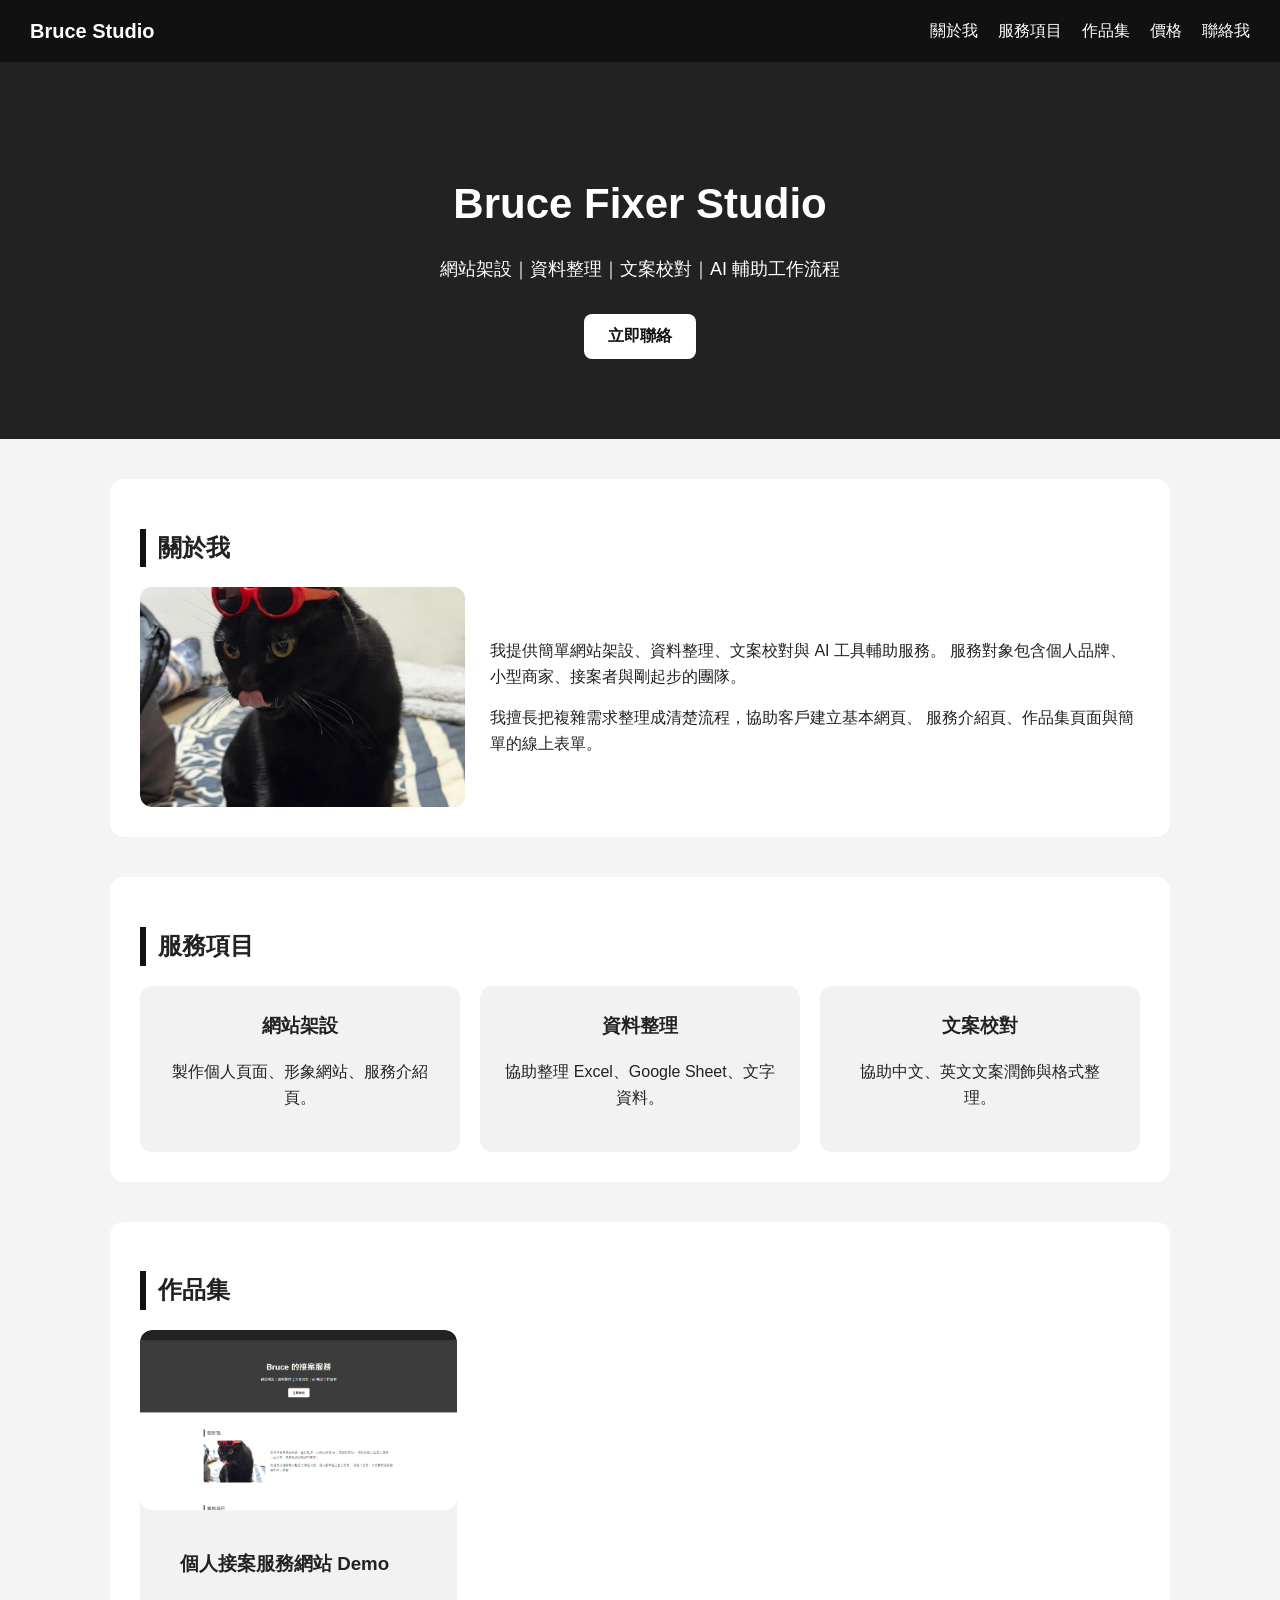
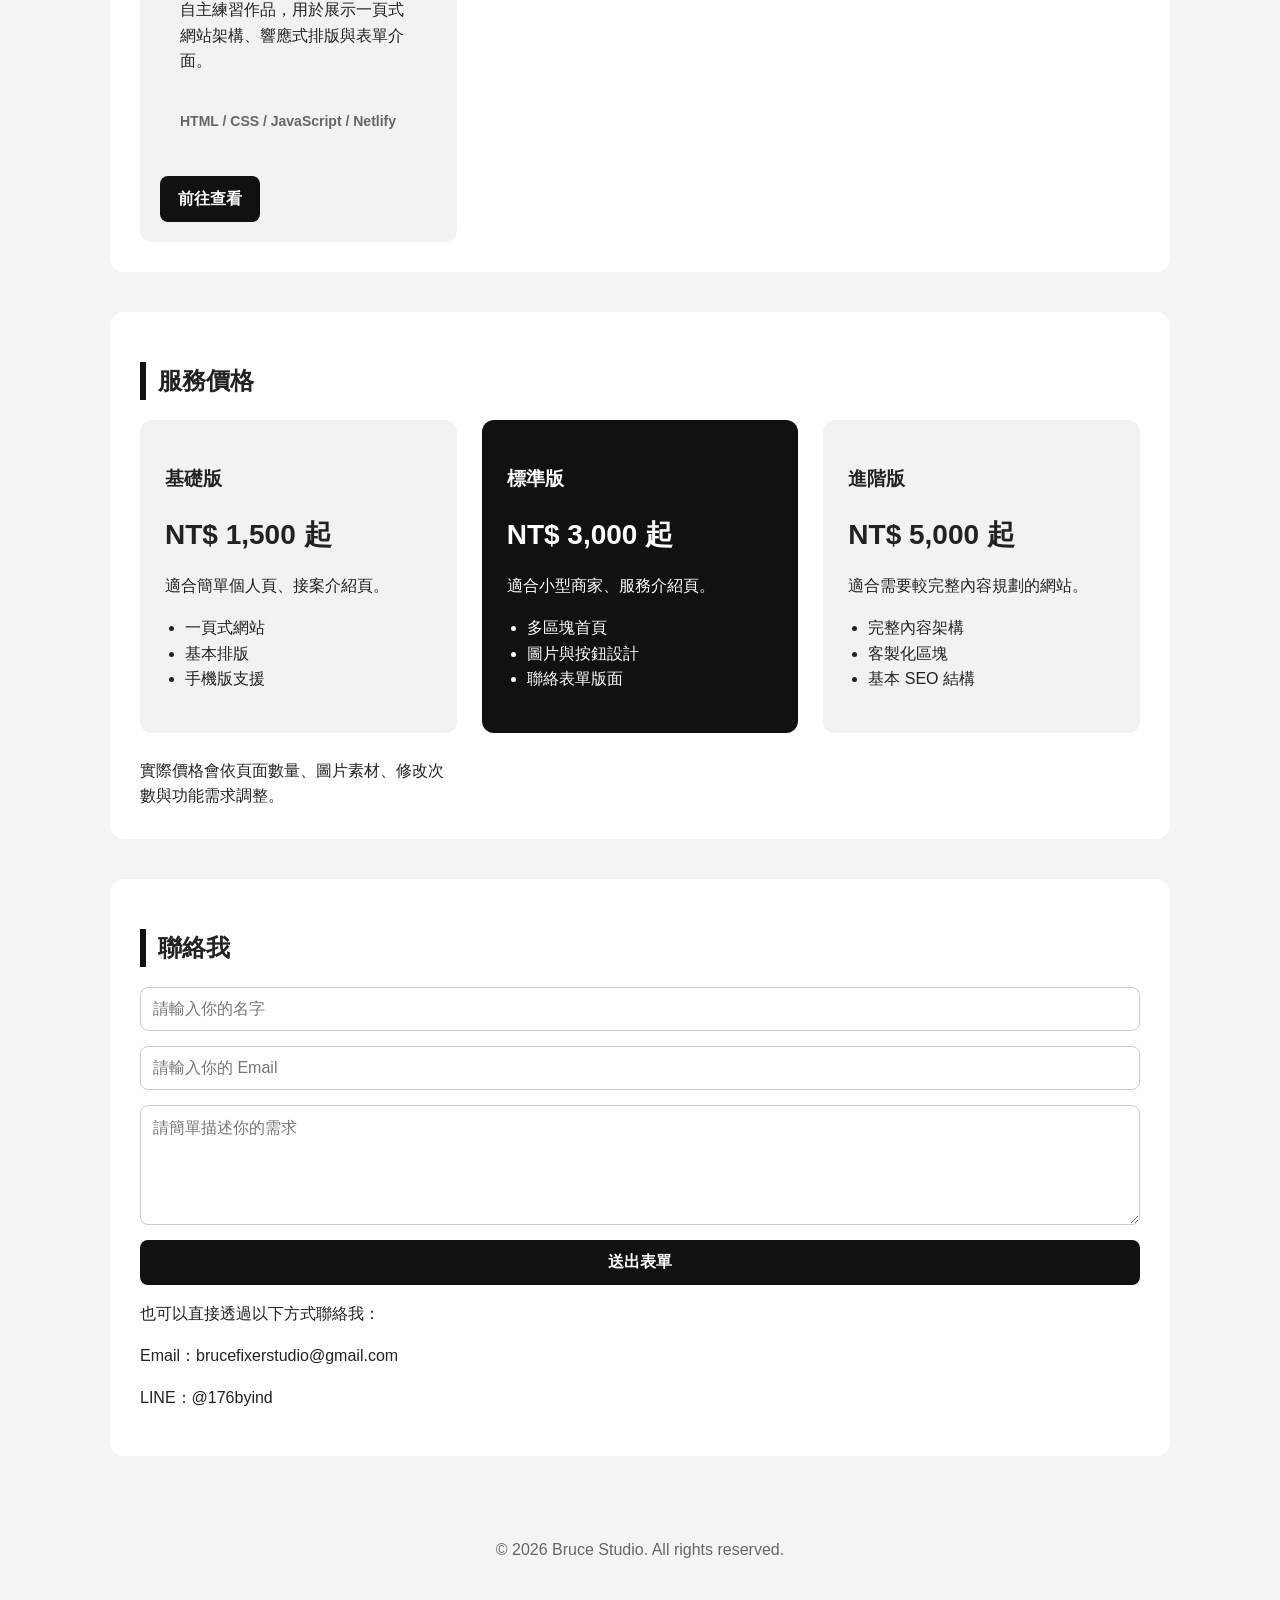
==== index.html @ 9c0fca9c "Update index.html" ====
<!DOCTYPE html>
<html lang="zh-Hant">
<head>
  <meta charset="UTF-8">
  <meta name="viewport" content="width=device-width, initial-scale=1.0">

  <title>Bruce Studio｜網站架設與 AI 工作流程輔助</title>

  <meta name="description" content="Bruce Studio 提供一頁式網站架設、資料整理、文案校對與 AI 工作流程輔助服務，適合個人品牌、小型商家與接案者。">

  <meta property="og:title" content="Bruce Studio｜網站架設與 AI 工作流程輔助">
  <meta property="og:description" content="提供一頁式網站架設、資料整理、文案校對與 AI 工具輔助服務。">
  <meta property="og:type" content="website">
  <meta property="og:url" content="https://sage-frangollo-83a7bd.netlify.app/">
  <meta property="og:image" content="https://sage-frangollo-83a7bd.netlify.app/images/portfolio-1.jpg">

  <link rel="stylesheet" href="style.css">
</head>
<body>

  <!-- 導覽列 -->
  <nav>
    <div class="logo">Bruce Studio</div>
    <ul>
      <li onclick="scrollToSection('about')">關於我</li>
      <li onclick="scrollToSection('services')">服務項目</li>
      <li onclick="scrollToSection('portfolio')">作品集</li>
      <li onclick="scrollToSection('pricing')">價格</li>
      <li onclick="scrollToSection('contact')">聯絡我</li>
    </ul>
  </nav>

  <!-- 首頁大標題 -->
  <header class="hero">
    <h1>Bruce Fixer Studio</h1>
    <p>網站架設｜資料整理｜文案校對｜AI 輔助工作流程</p>
    <button class="btn" onclick="scrollToSection('contact')">立即聯絡</button>
  </header>

  <!-- 關於我 -->
  <section id="about">
    <h2>關於我</h2>

    <div class="about">
      <div class="photo-box">
<img src="images/profile.jpg" alt="Bruce 的照片">
      </div>

      <div>
        <p>
          我提供簡單網站架設、資料整理、文案校對與 AI 工具輔助服務。
          服務對象包含個人品牌、小型商家、接案者與剛起步的團隊。
        </p>

        <p>
          我擅長把複雜需求整理成清楚流程，協助客戶建立基本網頁、
          服務介紹頁、作品集頁面與簡單的線上表單。
        </p>
      </div>
    </div>
  </section>

  <!-- 服務項目 -->
  <section id="services">
    <h2>服務項目</h2>

    <div class="services">
      <div class="card">
        <h3>網站架設</h3>
        <p>製作個人頁面、形象網站、服務介紹頁。</p>
      </div>

      <div class="card">
        <h3>資料整理</h3>
        <p>協助整理 Excel、Google Sheet、文字資料。</p>
      </div>

      <div class="card">
        <h3>文案校對</h3>
        <p>協助中文、英文文案潤飾與格式整理。</p>
      </div>
    </div>
  </section>
<!-- 作品集 -->
<section id="portfolio">
  <h2>作品集</h2>

  <div class="portfolio">
    <div class="portfolio-card">
      <img src="images/portfolio-1.jpg" alt="個人接案服務網站截圖">

      <div class="portfolio-content">
       <h3>個人接案服務網站 Demo</h3>
       <p>
         自主練習作品，用於展示一頁式網站架構、響應式排版與表單介面。
       </p>
        <p class="tech">HTML / CSS / JavaScript / Netlify</p>

        <a 
          href="bruce-fixerstudio.netlify.app/" 
          target="_blank" 
          class="portfolio-button"
        >
          前往查看
        </a>
      </div>
    </div>
  </div>
</section>
<!-- 服務價格 -->
<section id="pricing">
  <h2>服務價格</h2>

  <div class="pricing">
    <div class="price-card">
      <h3>基礎版</h3>
      <p class="price">NT$ 1,500 起</p>
      <p>適合簡單個人頁、接案介紹頁。</p>
      <ul>
        <li>一頁式網站</li>
        <li>基本排版</li>
        <li>手機版支援</li>
      </ul>
    </div>

    <div class="price-card highlight">
      <h3>標準版</h3>
      <p class="price">NT$ 3,000 起</p>
      <p>適合小型商家、服務介紹頁。</p>
      <ul>
        <li>多區塊首頁</li>
        <li>圖片與按鈕設計</li>
        <li>聯絡表單版面</li>
      </ul>
    </div>

    <div class="price-card">
      <h3>進階版</h3>
      <p class="price">NT$ 5,000 起</p>
      <p>適合需要較完整內容規劃的網站。</p>
      <ul>
        <li>完整內容架構</li>
        <li>客製化區塊</li>
        <li>基本 SEO 結構</li>
      </ul>
    </div>
實際價格會依頁面數量、圖片素材、修改次數與功能需求調整。
  </div>
</section>

  <!-- 聯絡表單 -->
  <section id="contact">
    <h2>聯絡我</h2>
  <form name="contact" method="POST" data-netlify="true" netlify-honeypot="bot-field" action="/thanks.html">
  <input type="hidden" name="form-name" value="contact">

  <p class="hidden">
    <label>
      不要填這個欄位：
      <input name="bot-field">
    </label>
  </p>

  <input type="text" name="name" id="name" placeholder="請輸入你的名字" required>
  <input type="email" name="email" id="email" placeholder="請輸入你的 Email" required>
  <textarea name="content" id="content" placeholder="請簡單描述你的需求" required></textarea>

  <button type="submit" class="btn btn-dark">送出表單</button>
</form>
<p>也可以直接透過以下方式聯絡我：</p>
<p>Email：brucefixerstudio@gmail.com</p>
<p>LINE：@176byind</p>

    <div id="formMessage" class="message"></div>
  </section>

  <footer>
    <p>© 2026 Bruce Studio. All rights reserved.</p>
  </footer>
<script src="script.js"></script>
 </body>
</html>
---- style.css ----
/* ===== 全站基礎設定 ===== */
    body {
      margin: 0;
      font-family: Arial, "Microsoft JhengHei", sans-serif;
      background-color: #f4f4f4;
      color: #222;
      line-height: 1.6;
    }

    a {
      text-decoration: none;
      color: inherit;
    }

    img {
      max-width: 100%;
      display: block;
      border-radius: 12px;
    }

    /* ===== 導覽列 ===== */
    nav {
      background-color: #111;
      color: white;
      padding: 15px 30px;
      display: flex;
      justify-content: space-between;
      align-items: center;
    }

    nav .logo {
      font-weight: bold;
      font-size: 20px;
    }

    nav ul {
      list-style: none;
      display: flex;
      gap: 20px;
      padding: 0;
      margin: 0;
    }

    nav li {
      cursor: pointer;
    }

    nav li:hover {
      color: #ccc;
    }

    /* ===== 首頁 Hero 區塊 ===== */
    .hero {
      background: #222;
      color: white;
      padding: 80px 20px;
      text-align: center;
    }

    .hero h1 {
      font-size: 42px;
      margin-bottom: 10px;
    }

    .hero p {
      font-size: 18px;
      margin-bottom: 30px;
    }

    .btn {
      background-color: white;
      color: #111;
      padding: 12px 24px;
      border: none;
      border-radius: 8px;
      font-size: 16px;
      cursor: pointer;
      font-weight: bold;
    }

    .btn:hover {
      background-color: #ddd;
    }

    .btn-dark {
      background-color: #111;
      color: white;
    }

    .btn-dark:hover {
      background-color: #444;
    }

    /* ===== 通用區塊 ===== */
    section {
      max-width: 1000px;
      margin: 40px auto;
      padding: 30px;
      background-color: white;
      border-radius: 14px;
    }

    section h2 {
      border-left: 6px solid #111;
      padding-left: 12px;
      margin-bottom: 20px;
    }

    /* ===== 關於我 ===== */
    .about {
      display: grid;
      grid-template-columns: 1fr 2fr;
      gap: 25px;
      align-items: center;
    }

   .photo-box {
  background-color: #ddd;
  width: 100%;
  height: 220px;
  border-radius: 12px;
  overflow: hidden;
}

.photo-box img {
  width: 100%;
  height: 100%;
  object-fit: cover;
}

    /* ===== 服務卡片 ===== */
    .services {
      display: grid;
      grid-template-columns: repeat(3, 1fr);
      gap: 20px;
    }

    .card {
      background-color: #f2f2f2;
      padding: 25px;
      border-radius: 12px;
      text-align: center;
      transition: 0.2s;
    }

    .card:hover {
      transform: translateY(-5px);
      background-color: #e6e6e6;
    }

    .card h3 {
      margin-top: 0;
    }

    /* ===== 表單 ===== */
    form {
      display: grid;
      gap: 15px;
    }

    input,
    textarea {
      width: 100%;
      padding: 12px;
      font-size: 16px;
      border: 1px solid #ccc;
      border-radius: 8px;
      box-sizing: border-box;
    }

    textarea {
      min-height: 120px;
      resize: vertical;
    }
.hidden {
  display: none;
}
    .message {
      margin-top: 15px;
      font-weight: bold;
      color: green;
    }

    footer {
      text-align: center;
      padding: 25px;
      color: #666;
    }
/* ===== 作品集 ===== */
.portfolio {
  display: grid;
  grid-template-columns: repeat(3, 1fr);
  gap: 25px;
}

.portfolio-card {
  background-color: #f2f2f2;
  border-radius: 12px;
  overflow: hidden;
  transition: 0.2s;
}

.portfolio-card:hover {
  transform: translateY(-5px);
}

.portfolio-image {
  height: 180px;
  background-color: #ddd;
  display: flex;
  align-items: center;
  justify-content: center;
  color: #666;
  font-weight: bold;
}

.portfolio-card h3,
.portfolio-card p {
  padding: 0 20px;
}

.portfolio-card p {
  padding-bottom: 20px;
}
.portfolio-card img {
  width: 100%;
  height: 180px;
  object-fit: cover;
}

.portfolio-content {
  padding: 20px;
}

.tech {
  font-size: 14px;
  color: #666;
  font-weight: bold;
}

.portfolio-button {
  display: inline-block;
  margin-top: 10px;
  background-color: #111;
  color: white;
  padding: 10px 18px;
  border-radius: 8px;
  font-weight: bold;
}

.portfolio-button:hover {
  background-color: #444;
}

/* ===== 服務價格 ===== */
.pricing {
  display: grid;
  grid-template-columns: repeat(3, 1fr);
  gap: 25px;
}

.price-card {
  background-color: #f2f2f2;
  padding: 25px;
  border-radius: 12px;
  transition: 0.2s;
}

.price-card:hover {
  transform: translateY(-5px);
}

.price-card.highlight {
  background-color: #111;
  color: white;
}

.price {
  font-size: 28px;
  font-weight: bold;
  margin: 15px 0;
}

.price-card ul {
  padding-left: 20px;
}

    /* ===== 手機版排版 ===== */
    @media (max-width: 768px) {
      nav {
        flex-direction: column;
        gap: 15px;
      }

      nav ul {
        flex-direction: column;
        text-align: center;
        gap: 10px;
      }

      .hero h1 {
        font-size: 32px;
      }

      .about {
        grid-template-columns: 1fr;
      }

      .services {
        grid-template-columns: 1fr;
      }
.portfolio,
.pricing {
  grid-template-columns: 1fr;
}
      section {
        margin: 20px;
        padding: 20px;
      }
    }
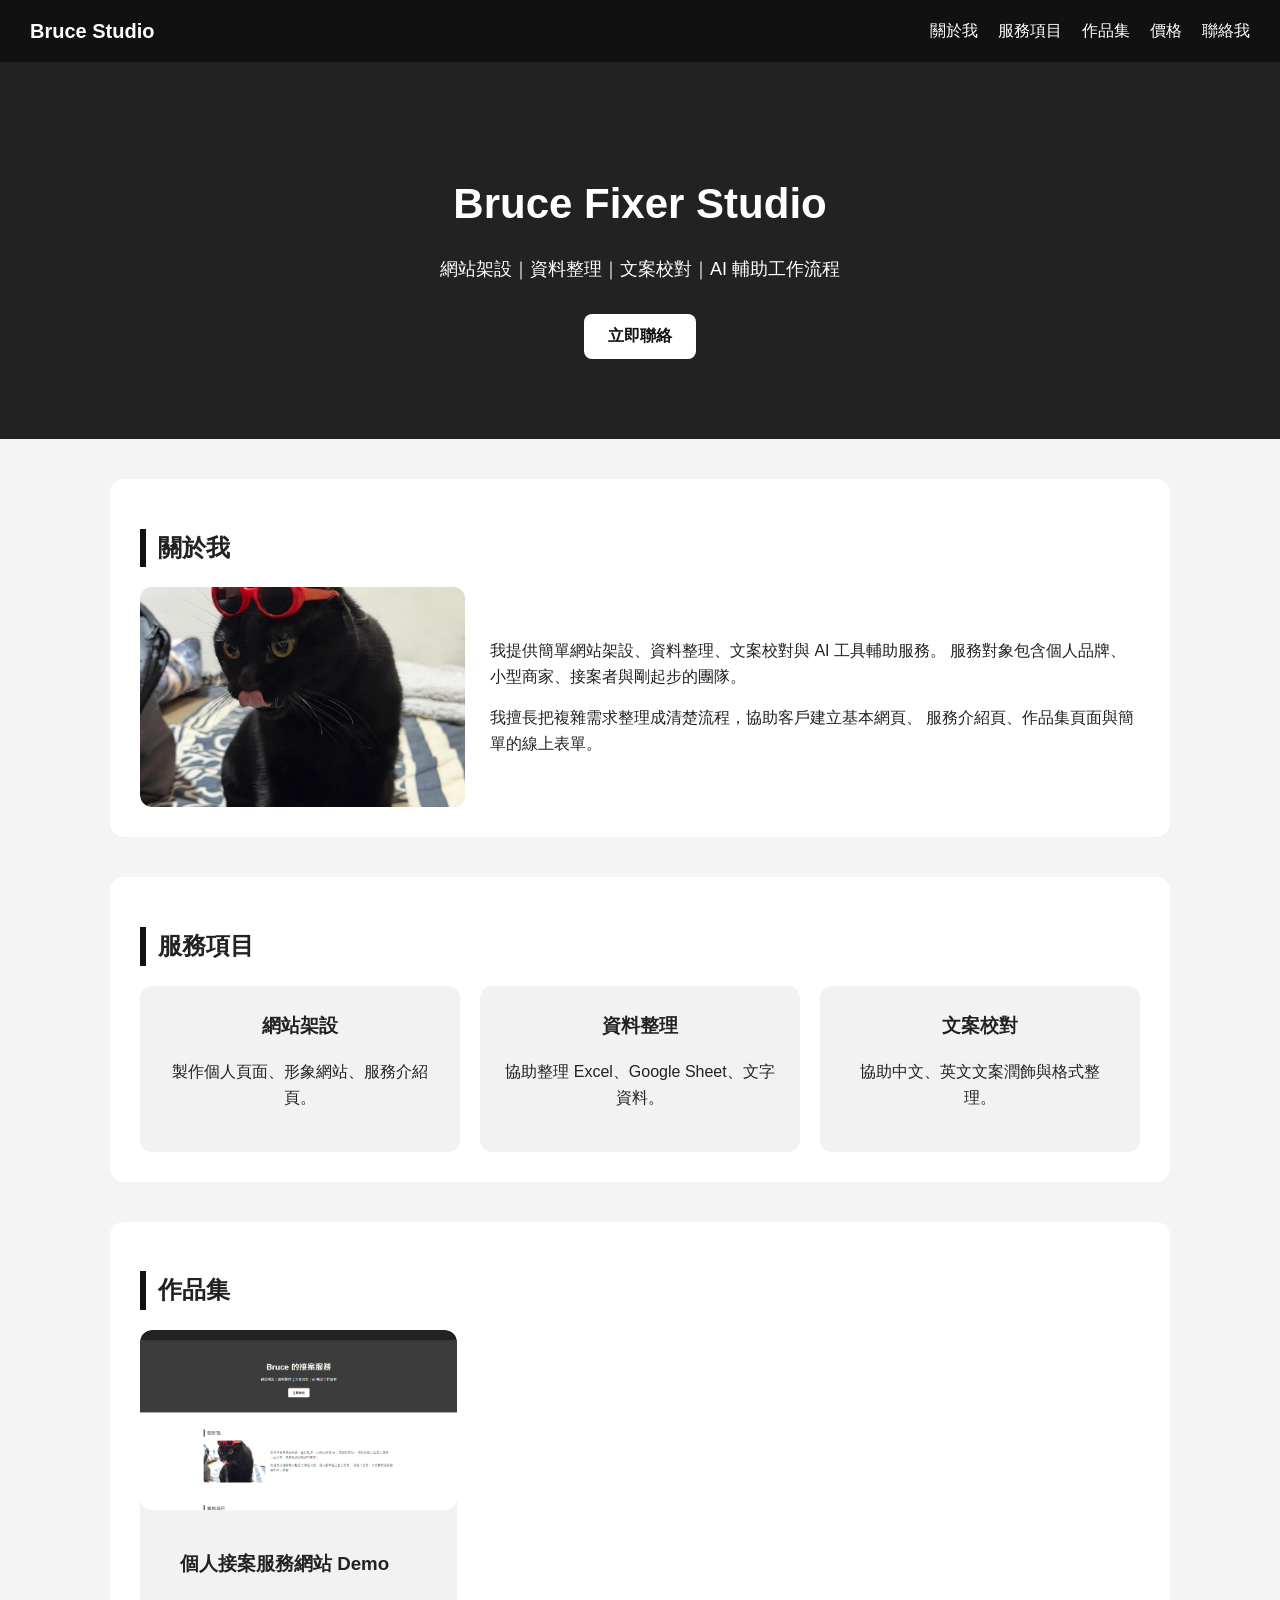
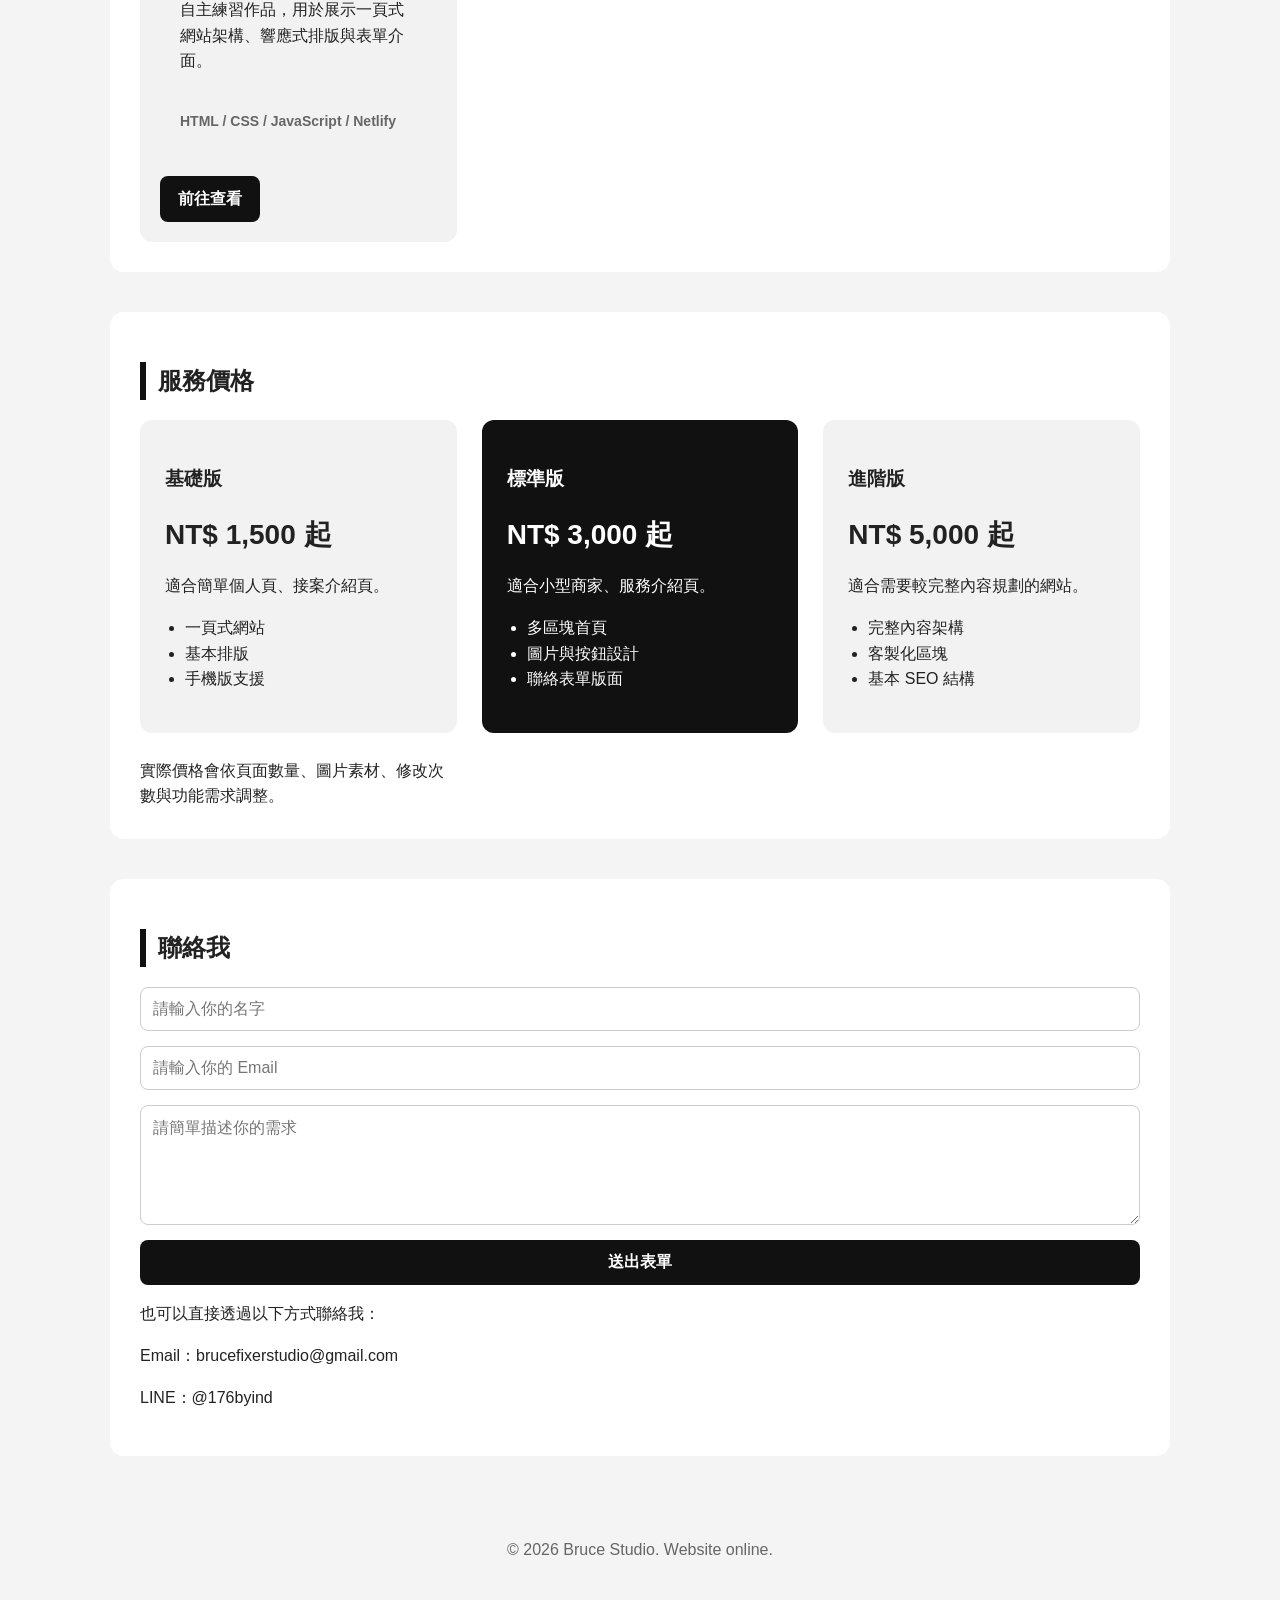
==== commit 4fe1095d: "Update footer text" ====
--- a/index.html
+++ b/index.html
@@ -175,7 +175,7 @@
   </section>
 
   <footer>
-    <p>© 2026 Bruce Studio. All rights reserved.</p>
+    <p>© 2026 Bruce Studio. Website online.</p>
   </footer>
 <script src="script.js"></script>
  </body>
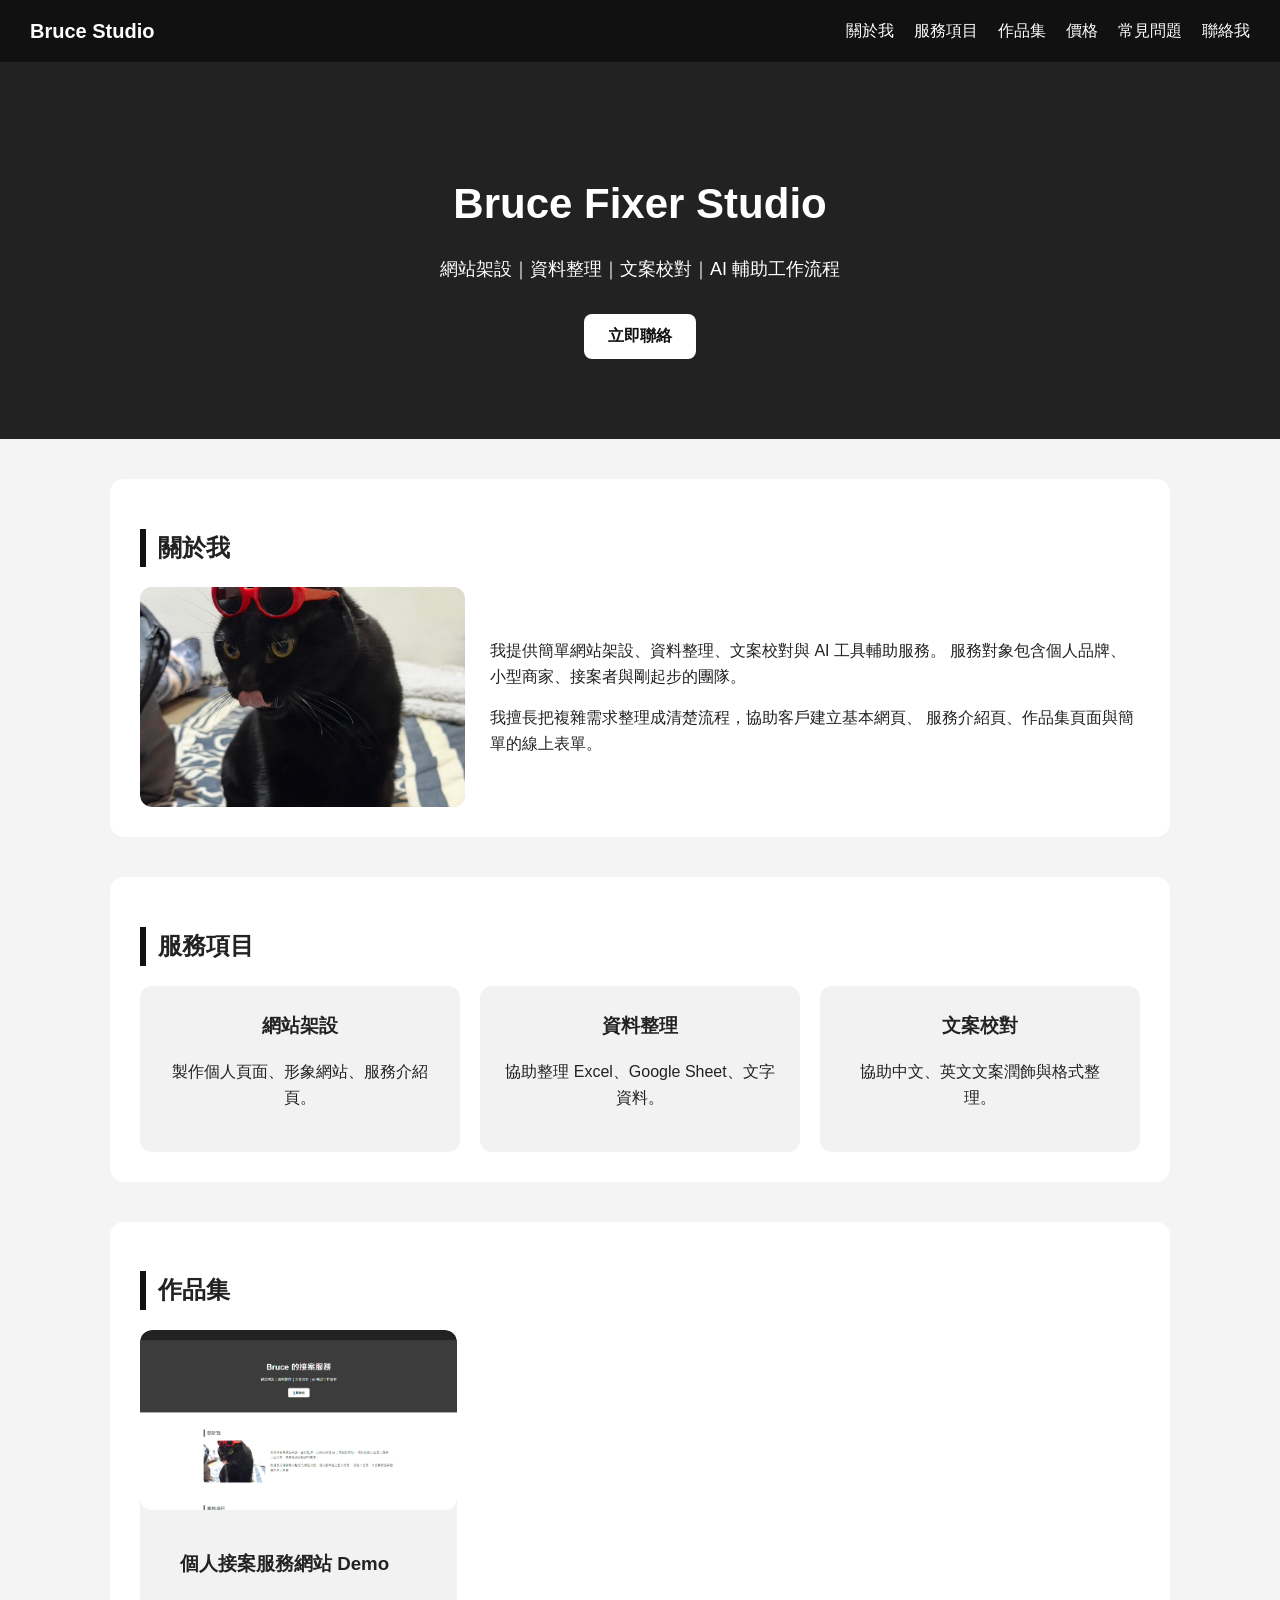
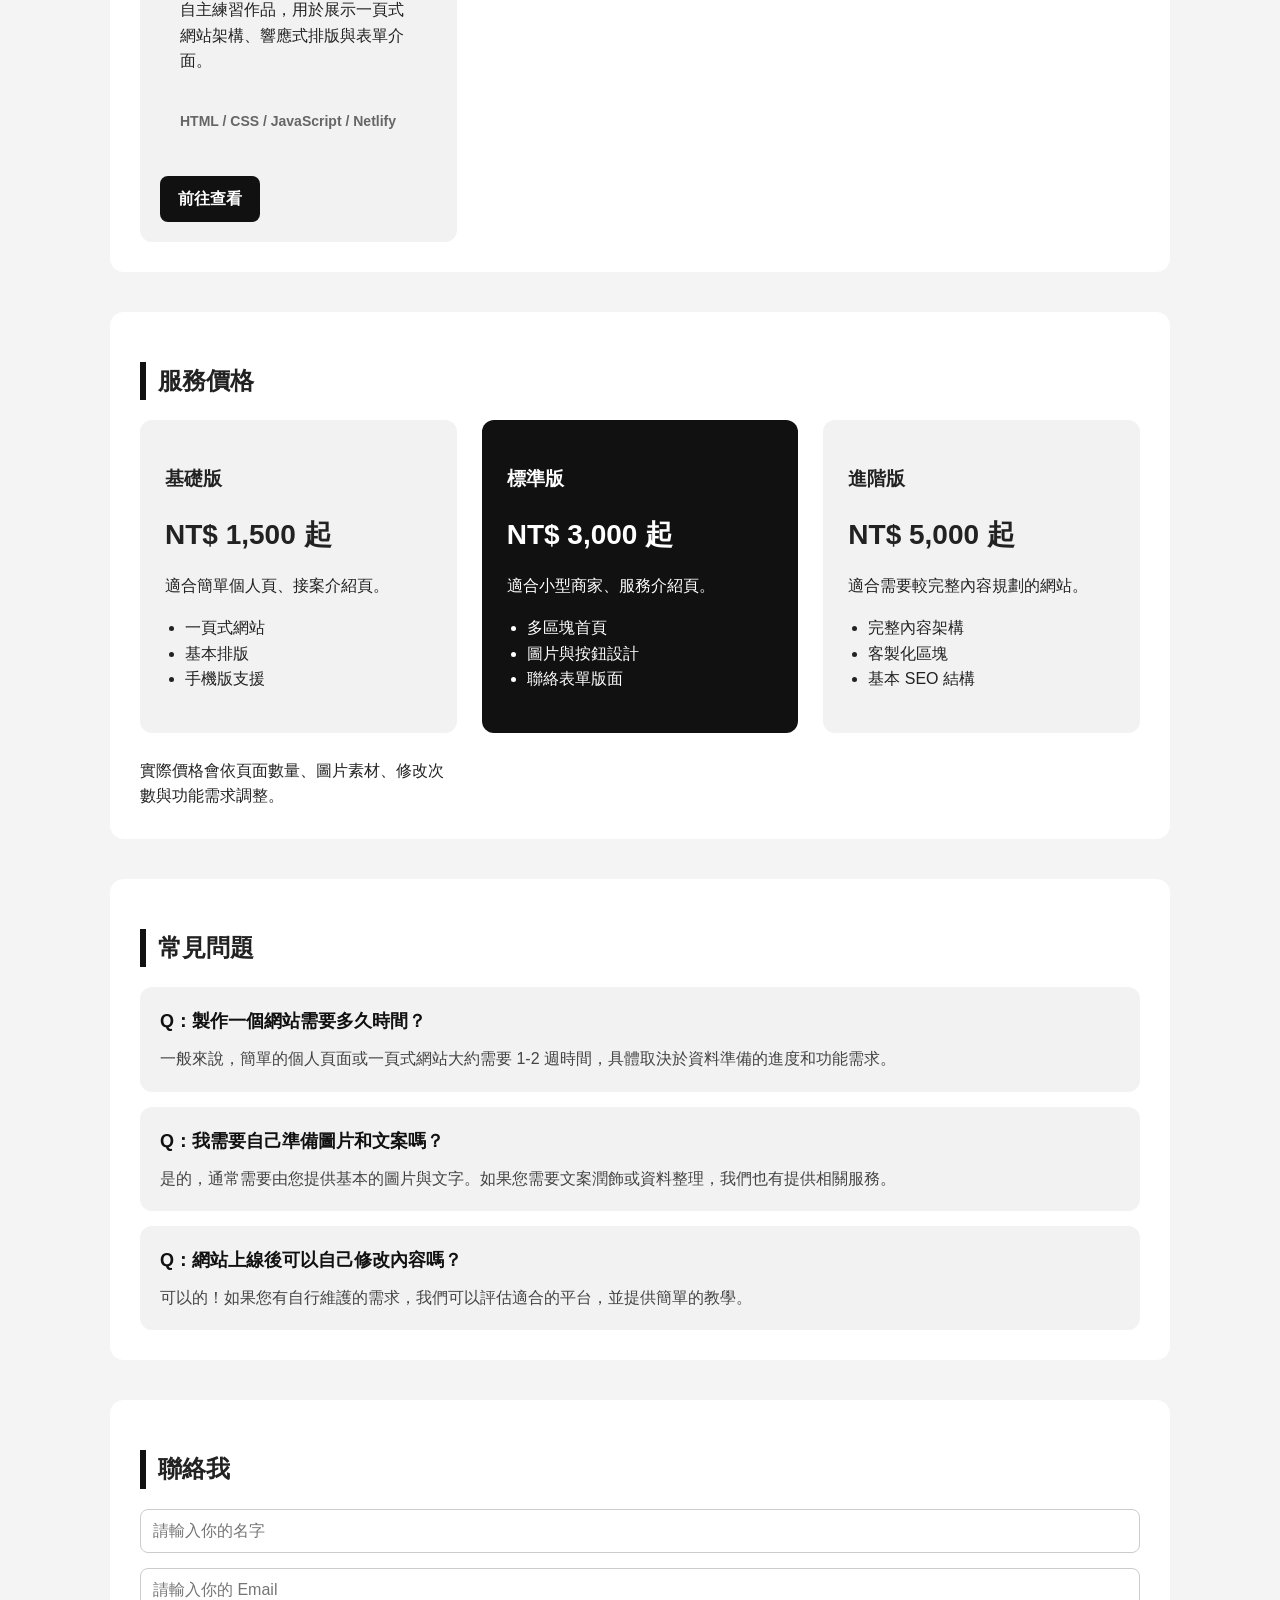
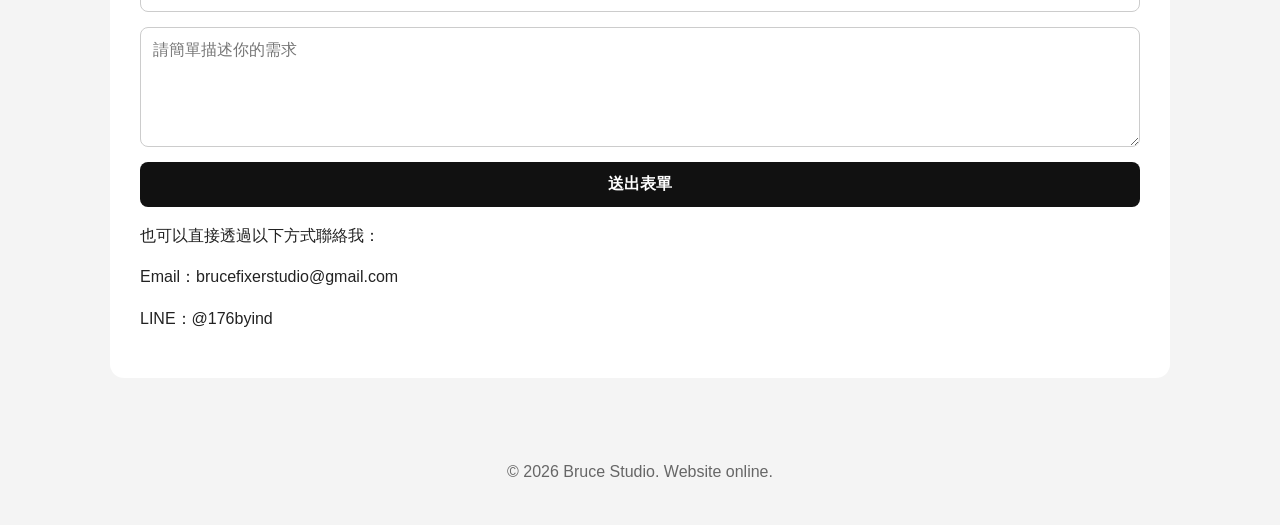
==== commit b106c1e2: "Add FAQ section" ====
--- a/index.html
+++ b/index.html
@@ -26,6 +26,7 @@
       <li onclick="scrollToSection('services')">服務項目</li>
       <li onclick="scrollToSection('portfolio')">作品集</li>
       <li onclick="scrollToSection('pricing')">價格</li>
+      <li onclick="scrollToSection('faq')">常見問題</li>
       <li onclick="scrollToSection('contact')">聯絡我</li>
     </ul>
   </nav>
@@ -148,6 +149,25 @@
   </div>
 </section>
 
+  <!-- 常見問題 -->
+  <section id="faq">
+    <h2>常見問題</h2>
+    <div class="faq-list">
+      <div class="faq-item">
+        <h3>Q：製作一個網站需要多久時間？</h3>
+        <p>一般來說，簡單的個人頁面或一頁式網站大約需要 1-2 週時間，具體取決於資料準備的進度和功能需求。</p>
+      </div>
+      <div class="faq-item">
+        <h3>Q：我需要自己準備圖片和文案嗎？</h3>
+        <p>是的，通常需要由您提供基本的圖片與文字。如果您需要文案潤飾或資料整理，我們也有提供相關服務。</p>
+      </div>
+      <div class="faq-item">
+        <h3>Q：網站上線後可以自己修改內容嗎？</h3>
+        <p>可以的！如果您有自行維護的需求，我們可以評估適合的平台，並提供簡單的教學。</p>
+      </div>
+    </div>
+  </section>
+
   <!-- 聯絡表單 -->
   <section id="contact">
     <h2>聯絡我</h2>
--- a/style.css
+++ b/style.css
@@ -152,40 +152,6 @@
       margin-top: 0;
     }
 
-    /* ===== 表單 ===== */
-    form {
-      display: grid;
-      gap: 15px;
-    }
-
-    input,
-    textarea {
-      width: 100%;
-      padding: 12px;
-      font-size: 16px;
-      border: 1px solid #ccc;
-      border-radius: 8px;
-      box-sizing: border-box;
-    }
-
-    textarea {
-      min-height: 120px;
-      resize: vertical;
-    }
-.hidden {
-  display: none;
-}
-    .message {
-      margin-top: 15px;
-      font-weight: bold;
-      color: green;
-    }
-
-    footer {
-      text-align: center;
-      padding: 25px;
-      color: #666;
-    }
 /* ===== 作品集 ===== */
 .portfolio {
   display: grid;
@@ -285,6 +251,74 @@
   padding-left: 20px;
 }
 
+/* ===== 常見問題 ===== */
+.faq-list {
+  display: flex;
+  flex-direction: column;
+  gap: 15px;
+}
+
+.faq-item {
+  background-color: #f2f2f2;
+  padding: 20px;
+  border-radius: 12px;
+  transition: 0.2s;
+}
+
+.faq-item:hover {
+  transform: translateY(-3px);
+  background-color: #e6e6e6;
+}
+
+.faq-item h3 {
+  margin-top: 0;
+  margin-bottom: 10px;
+  color: #111;
+  font-size: 18px;
+}
+
+.faq-item p {
+  margin: 0;
+  color: #444;
+}
+
+/* ===== 表單 ===== */
+form {
+  display: grid;
+  gap: 15px;
+}
+
+input,
+textarea {
+  width: 100%;
+  padding: 12px;
+  font-size: 16px;
+  border: 1px solid #ccc;
+  border-radius: 8px;
+  box-sizing: border-box;
+}
+
+textarea {
+  min-height: 120px;
+  resize: vertical;
+}
+
+.hidden {
+  display: none;
+}
+
+.message {
+  margin-top: 15px;
+  font-weight: bold;
+  color: green;
+}
+
+footer {
+  text-align: center;
+  padding: 25px;
+  color: #666;
+}
+
     /* ===== 手機版排版 ===== */
     @media (max-width: 768px) {
       nav {
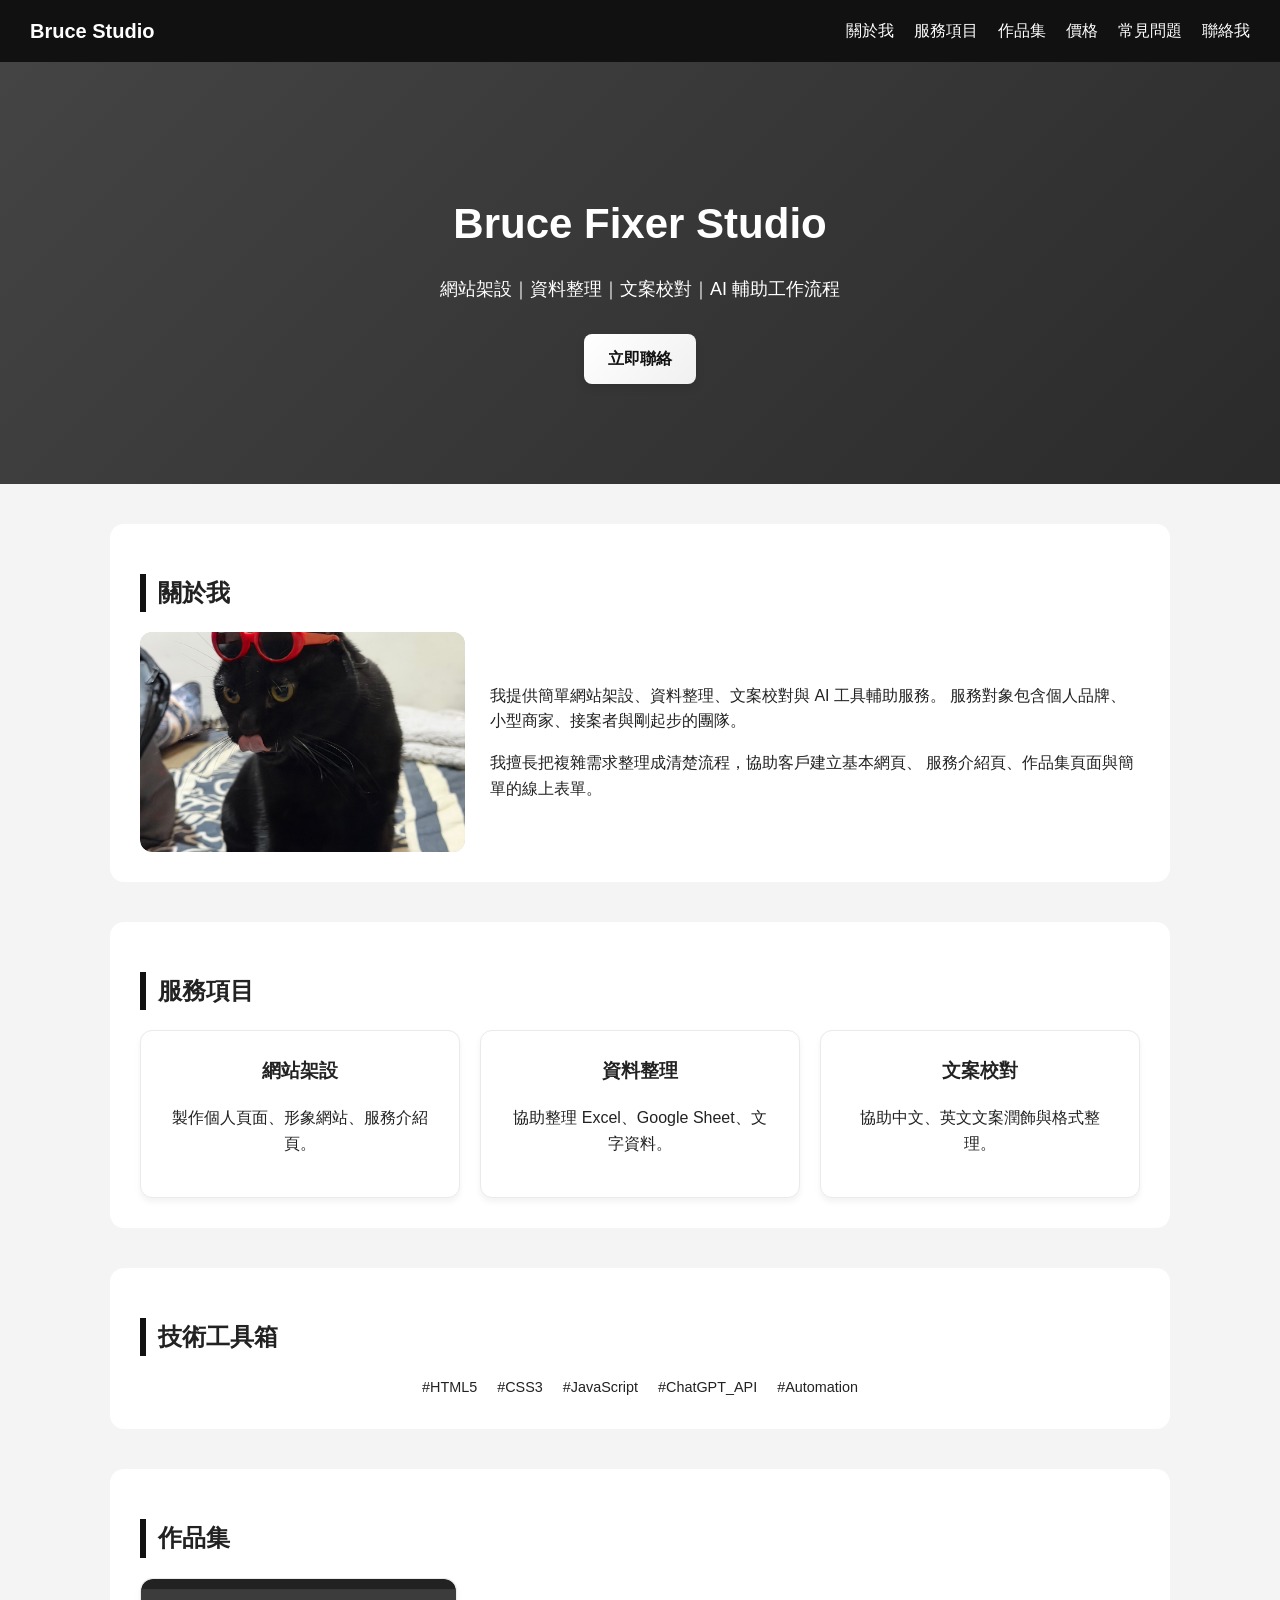
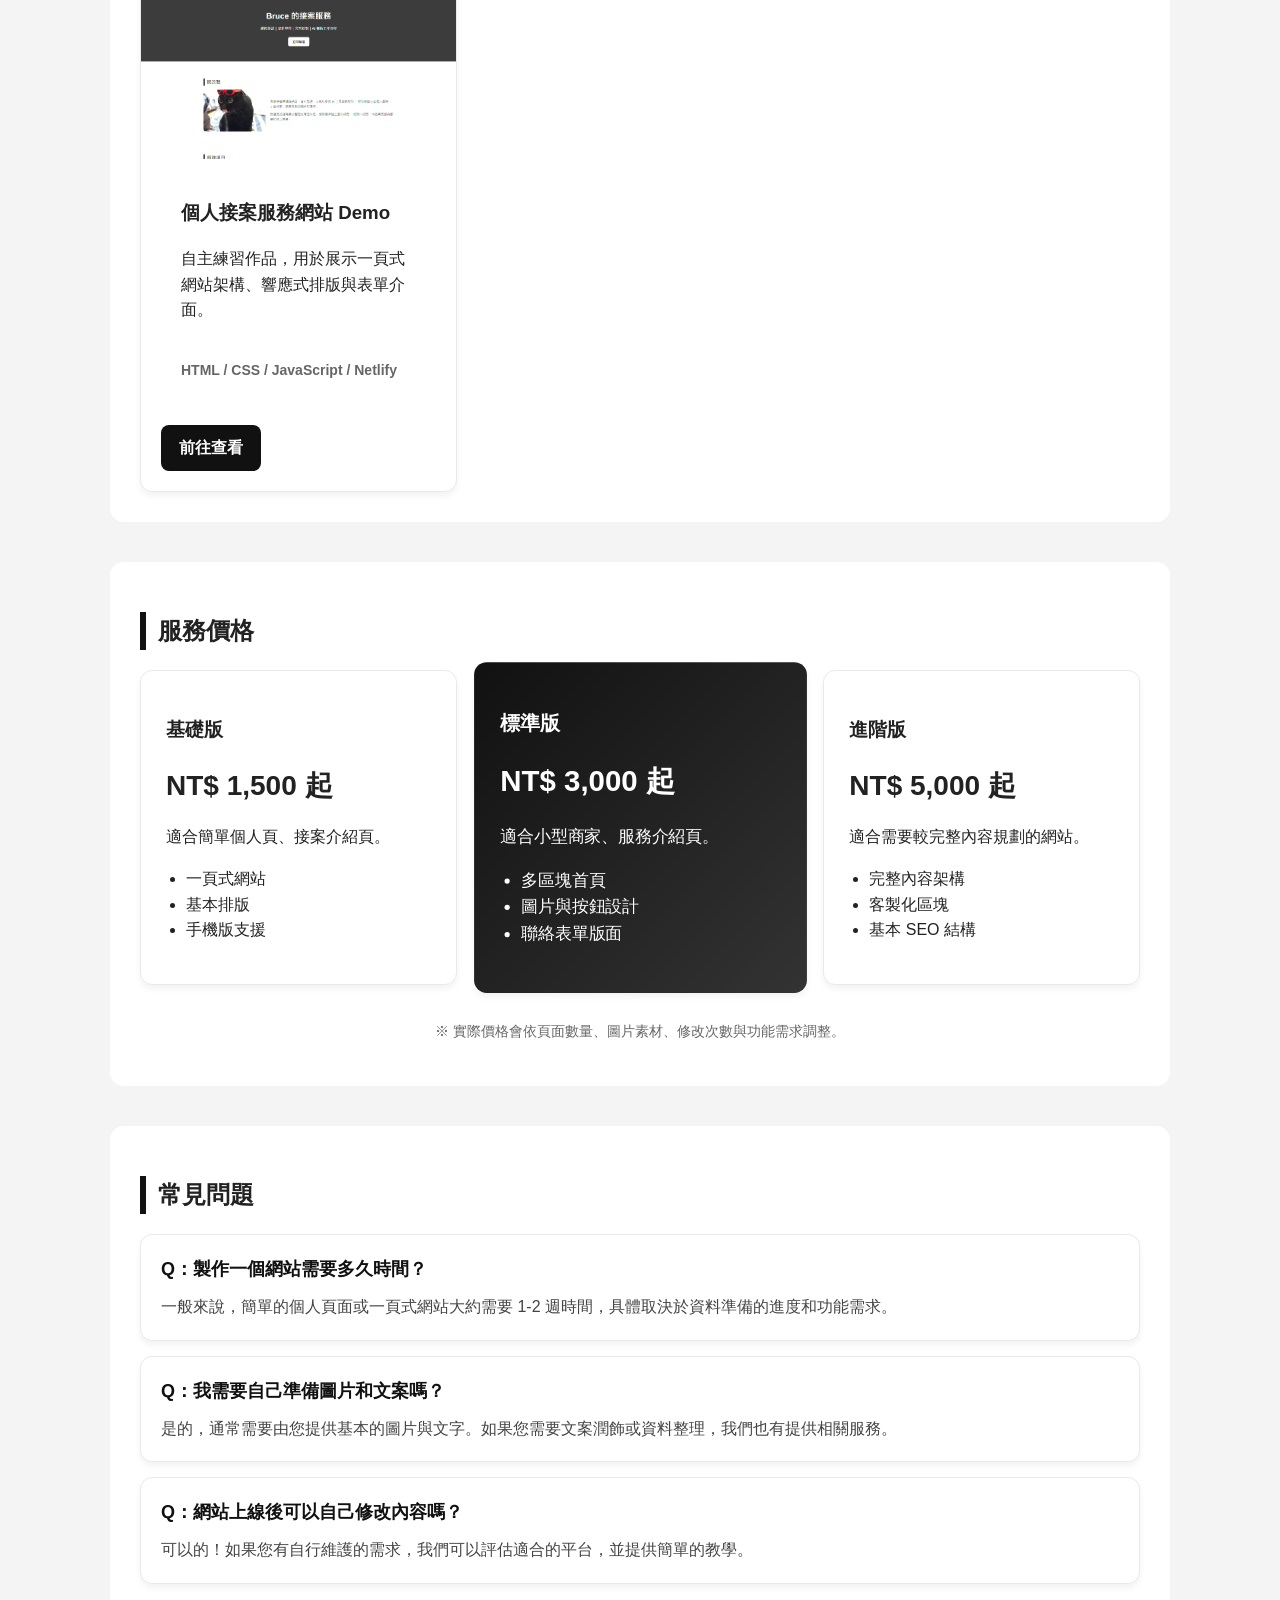
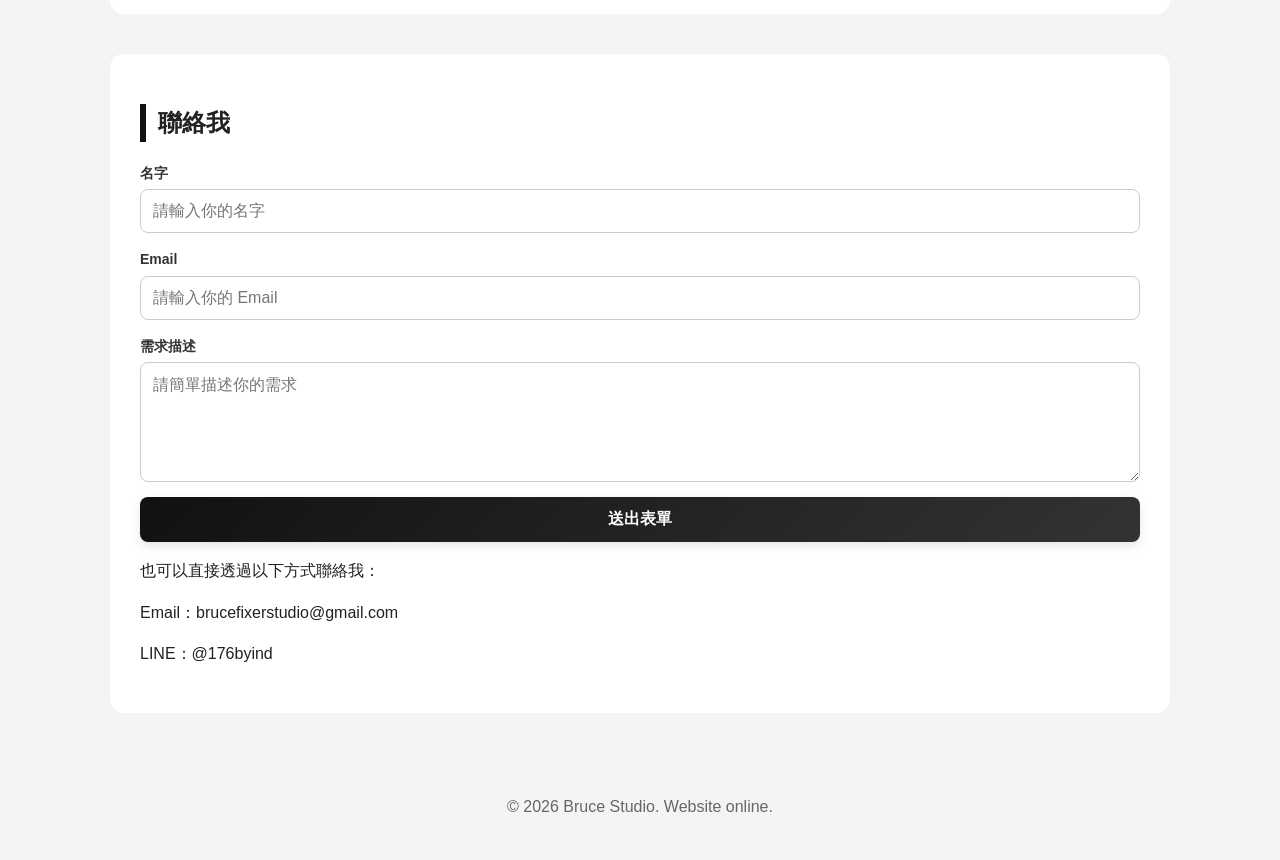
==== commit adc5cb86: "feat: enhance SEO, visual styling, and add tech stack" ====
--- a/index.html
+++ b/index.html
@@ -14,6 +14,11 @@
   <meta property="og:url" content="https://sage-frangollo-83a7bd.netlify.app/">
   <meta property="og:image" content="https://sage-frangollo-83a7bd.netlify.app/images/portfolio-1.jpg">
 
+  <!-- SEO 優化標籤 -->
+  <meta name="keywords" content="網站架設, 一頁式網站, 資料整理, 文案校對, AI工作流程, Bruce Studio, 接案者網站">
+  <meta name="author" content="Bruce Studio">
+  <link rel="canonical" href="https://sage-frangollo-83a7bd.netlify.app/">
+
   <link rel="stylesheet" href="style.css">
 </head>
 <body>
@@ -22,12 +27,12 @@
   <nav>
     <div class="logo">Bruce Studio</div>
     <ul>
-      <li onclick="scrollToSection('about')">關於我</li>
-      <li onclick="scrollToSection('services')">服務項目</li>
-      <li onclick="scrollToSection('portfolio')">作品集</li>
-      <li onclick="scrollToSection('pricing')">價格</li>
-      <li onclick="scrollToSection('faq')">常見問題</li>
-      <li onclick="scrollToSection('contact')">聯絡我</li>
+      <li><a href="#about">關於我</a></li>
+      <li><a href="#services">服務項目</a></li>
+      <li><a href="#portfolio">作品集</a></li>
+      <li><a href="#pricing">價格</a></li>
+      <li><a href="#faq">常見問題</a></li>
+      <li><a href="#contact">聯絡我</a></li>
     </ul>
   </nav>
 
@@ -35,8 +40,10 @@
   <header class="hero">
     <h1>Bruce Fixer Studio</h1>
     <p>網站架設｜資料整理｜文案校對｜AI 輔助工作流程</p>
-    <button class="btn" onclick="scrollToSection('contact')">立即聯絡</button>
+    <a href="#contact" class="btn" style="display: inline-block;">立即聯絡</a>
   </header>
+
+  <main>
 
   <!-- 關於我 -->
   <section id="about">
@@ -82,6 +89,19 @@
       </div>
     </div>
   </section>
+
+  <!-- 技術工具箱 -->
+  <section id="tech-stack">
+    <h2>技術工具箱</h2>
+    <div class="tech-icons" style="display: flex; justify-content: center; gap: 20px; font-size: 0.9rem;">
+      <span>#HTML5</span>
+      <span>#CSS3</span>
+      <span>#JavaScript</span>
+      <span>#ChatGPT_API</span>
+      <span>#Automation</span>
+    </div>
+  </section>
+
 <!-- 作品集 -->
 <section id="portfolio">
   <h2>作品集</h2>
@@ -98,7 +118,7 @@
         <p class="tech">HTML / CSS / JavaScript / Netlify</p>
 
         <a 
-          href="bruce-fixerstudio.netlify.app/" 
+          href="https://bruce-fixerstudio.netlify.app/" 
           target="_blank" 
           class="portfolio-button"
         >
@@ -145,7 +165,7 @@
         <li>基本 SEO 結構</li>
       </ul>
     </div>
-實際價格會依頁面數量、圖片素材、修改次數與功能需求調整。
+    <p class="pricing-note">※ 實際價格會依頁面數量、圖片素材、修改次數與功能需求調整。</p>
   </div>
 </section>
 
@@ -181,9 +201,18 @@
     </label>
   </p>
 
-  <input type="text" name="name" id="name" placeholder="請輸入你的名字" required>
-  <input type="email" name="email" id="email" placeholder="請輸入你的 Email" required>
-  <textarea name="content" id="content" placeholder="請簡單描述你的需求" required></textarea>
+  <div class="form-group">
+    <label for="name">名字</label>
+    <input type="text" name="name" id="name" placeholder="請輸入你的名字" required>
+  </div>
+  <div class="form-group">
+    <label for="email">Email</label>
+    <input type="email" name="email" id="email" placeholder="請輸入你的 Email" required>
+  </div>
+  <div class="form-group">
+    <label for="content">需求描述</label>
+    <textarea name="content" id="content" placeholder="請簡單描述你的需求" required></textarea>
+  </div>
 
   <button type="submit" class="btn btn-dark">送出表單</button>
 </form>
@@ -193,6 +222,7 @@
 
     <div id="formMessage" class="message"></div>
   </section>
+  </main>
 
   <footer>
     <p>© 2026 Bruce Studio. Website online.</p>
--- a/style.css
+++ b/style.css
@@ -1,10 +1,20 @@
  /* ===== 全站基礎設定 ===== */
+    html {
+      scroll-behavior: smooth;
+    }
+
     body {
       margin: 0;
       font-family: Arial, "Microsoft JhengHei", sans-serif;
       background-color: #f4f4f4;
       color: #222;
       line-height: 1.6;
+    }
+
+    @keyframes gradientBG {
+      0% { background-position: 0% 50%; }
+      50% { background-position: 100% 50%; }
+      100% { background-position: 0% 50%; }
     }
 
     a {
@@ -41,19 +51,21 @@
       margin: 0;
     }
 
-    nav li {
-      cursor: pointer;
-    }
-
-    nav li:hover {
+    nav a {
+      transition: color 0.2s;
+    }
+
+    nav a:hover {
       color: #ccc;
     }
 
     /* ===== 首頁 Hero 區塊 ===== */
     .hero {
-      background: #222;
+      background: linear-gradient(-45deg, #111, #333, #222, #444);
+      background-size: 400% 400%;
+      animation: gradientBG 10s ease infinite;
       color: white;
-      padding: 80px 20px;
+      padding: 100px 20px;
       text-align: center;
     }
 
@@ -68,7 +80,7 @@
     }
 
     .btn {
-      background-color: white;
+      background: linear-gradient(135deg, #ffffff, #f0f0f0);
       color: #111;
       padding: 12px 24px;
       border: none;
@@ -76,19 +88,23 @@
       font-size: 16px;
       cursor: pointer;
       font-weight: bold;
+      transition: all 0.3s ease;
+      box-shadow: 0 4px 10px rgba(0,0,0,0.1);
     }
 
     .btn:hover {
-      background-color: #ddd;
+      background: linear-gradient(135deg, #f0f0f0, #ffffff);
+      transform: translateY(-2px);
+      box-shadow: 0 6px 15px rgba(0,0,0,0.15);
     }
 
     .btn-dark {
-      background-color: #111;
+      background: linear-gradient(135deg, #111, #333);
       color: white;
     }
 
     .btn-dark:hover {
-      background-color: #444;
+      background: linear-gradient(135deg, #333, #555);
     }
 
     /* ===== 通用區塊 ===== */
@@ -136,16 +152,18 @@
     }
 
     .card {
-      background-color: #f2f2f2;
+      background-color: #ffffff;
+      border: 1px solid #eaeaea;
       padding: 25px;
       border-radius: 12px;
       text-align: center;
-      transition: 0.2s;
+      transition: all 0.3s ease;
+      box-shadow: 0 4px 6px rgba(0,0,0,0.05);
     }
 
     .card:hover {
-      transform: translateY(-5px);
-      background-color: #e6e6e6;
+      transform: translateY(-10px);
+      box-shadow: 0 15px 30px rgba(0,0,0,0.1);
     }
 
     .card h3 {
@@ -160,14 +178,17 @@
 }
 
 .portfolio-card {
-  background-color: #f2f2f2;
+  background-color: #ffffff;
+  border: 1px solid #eaeaea;
   border-radius: 12px;
   overflow: hidden;
-  transition: 0.2s;
+  transition: all 0.3s ease;
+  box-shadow: 0 4px 6px rgba(0,0,0,0.05);
 }
 
 .portfolio-card:hover {
-  transform: translateY(-5px);
+  transform: translateY(-10px);
+  box-shadow: 0 15px 30px rgba(0,0,0,0.1);
 }
 
 .portfolio-image {
@@ -226,19 +247,28 @@
 }
 
 .price-card {
-  background-color: #f2f2f2;
+  background-color: #ffffff;
+  border: 1px solid #eaeaea;
   padding: 25px;
   border-radius: 12px;
-  transition: 0.2s;
+  transition: all 0.3s ease;
+  box-shadow: 0 4px 6px rgba(0,0,0,0.05);
 }
 
 .price-card:hover {
-  transform: translateY(-5px);
+  transform: translateY(-10px);
+  box-shadow: 0 15px 30px rgba(0,0,0,0.1);
 }
 
 .price-card.highlight {
-  background-color: #111;
+  background: linear-gradient(135deg, #111, #333);
   color: white;
+  border: none;
+  transform: scale(1.05);
+}
+
+.price-card.highlight:hover {
+  transform: scale(1.05) translateY(-10px);
 }
 
 .price {
@@ -249,6 +279,14 @@
 
 .price-card ul {
   padding-left: 20px;
+}
+
+.pricing-note {
+  grid-column: 1 / -1;
+  text-align: center;
+  color: #666;
+  font-size: 14px;
+  margin-top: 10px;
 }
 
 /* ===== 常見問題 ===== */
@@ -259,15 +297,17 @@
 }
 
 .faq-item {
-  background-color: #f2f2f2;
+  background-color: #ffffff;
+  border: 1px solid #eaeaea;
   padding: 20px;
   border-radius: 12px;
-  transition: 0.2s;
+  transition: all 0.3s ease;
+  box-shadow: 0 4px 6px rgba(0,0,0,0.05);
 }
 
 .faq-item:hover {
-  transform: translateY(-3px);
-  background-color: #e6e6e6;
+  transform: translateY(-5px);
+  box-shadow: 0 10px 20px rgba(0,0,0,0.08);
 }
 
 .faq-item h3 {
@@ -286,6 +326,18 @@
 form {
   display: grid;
   gap: 15px;
+}
+
+.form-group {
+  display: flex;
+  flex-direction: column;
+  gap: 5px;
+}
+
+.form-group label {
+  font-weight: bold;
+  font-size: 14px;
+  color: #333;
 }
 
 input,
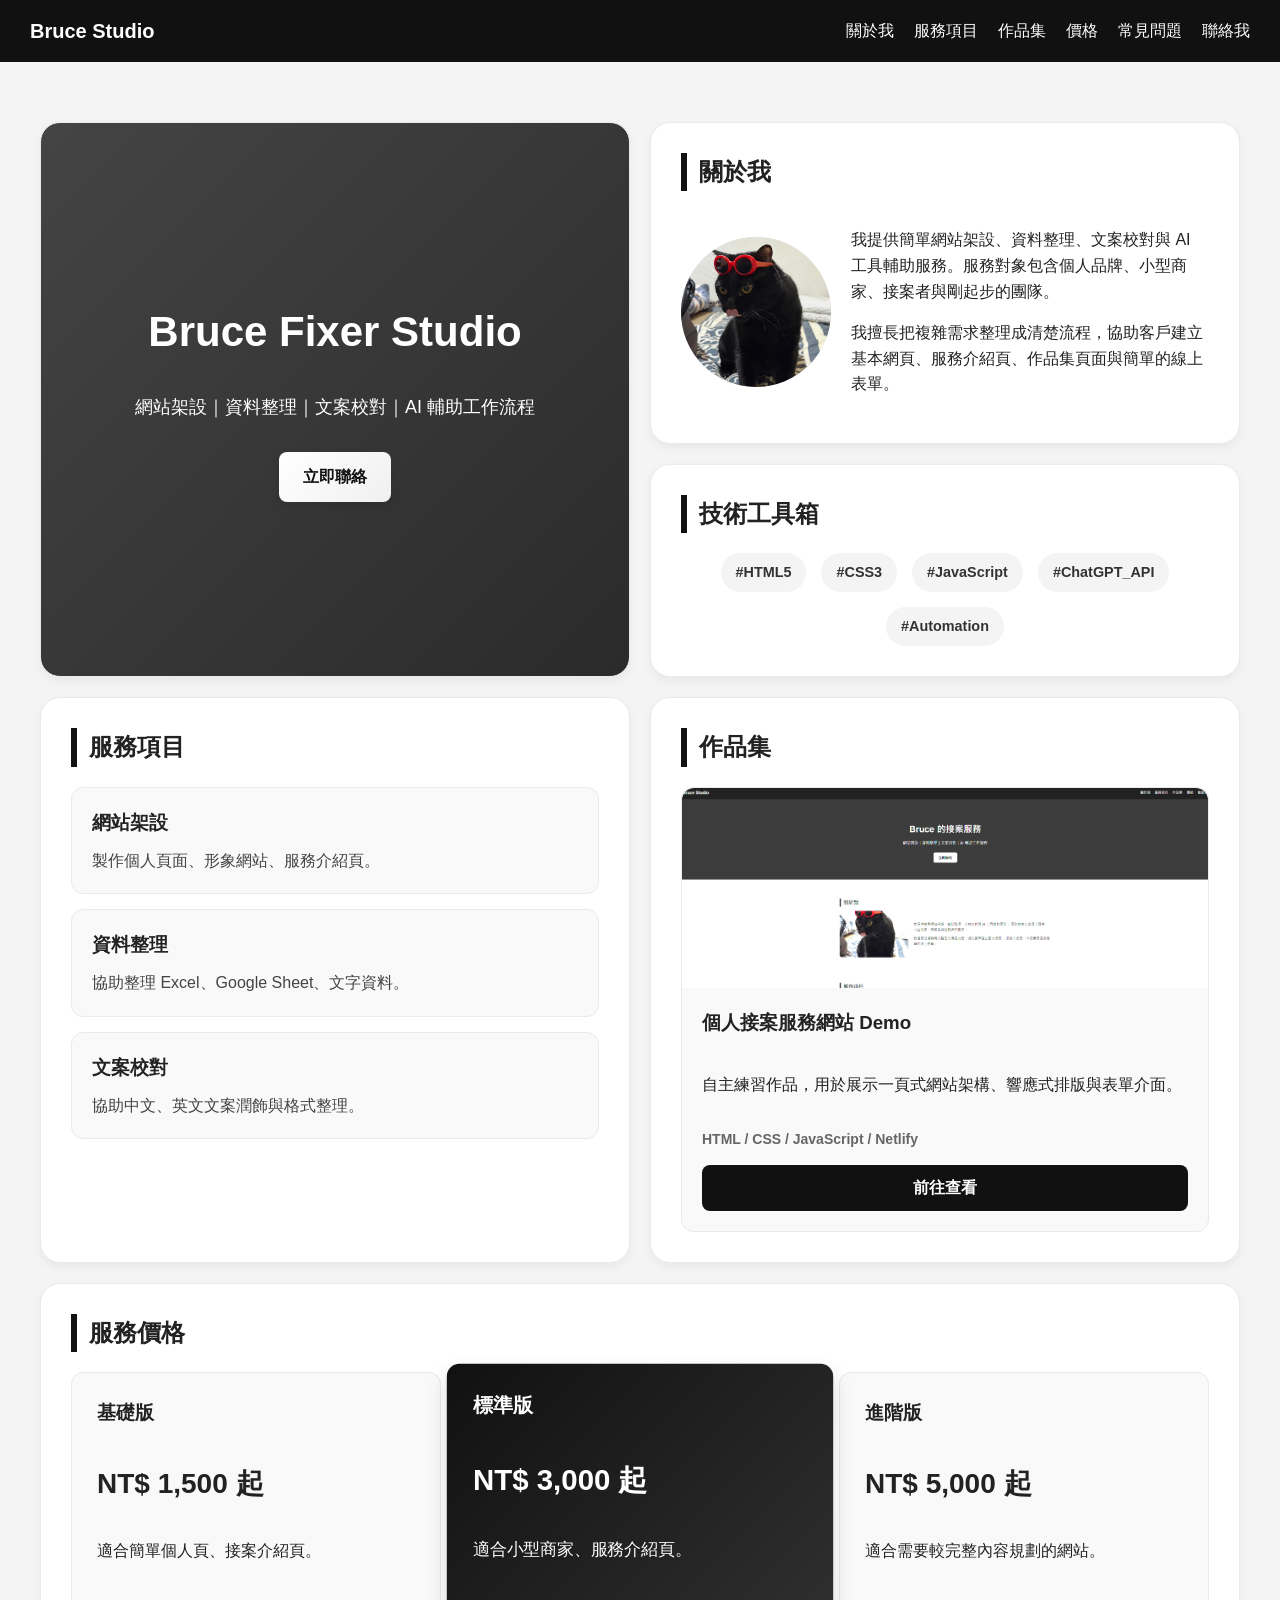
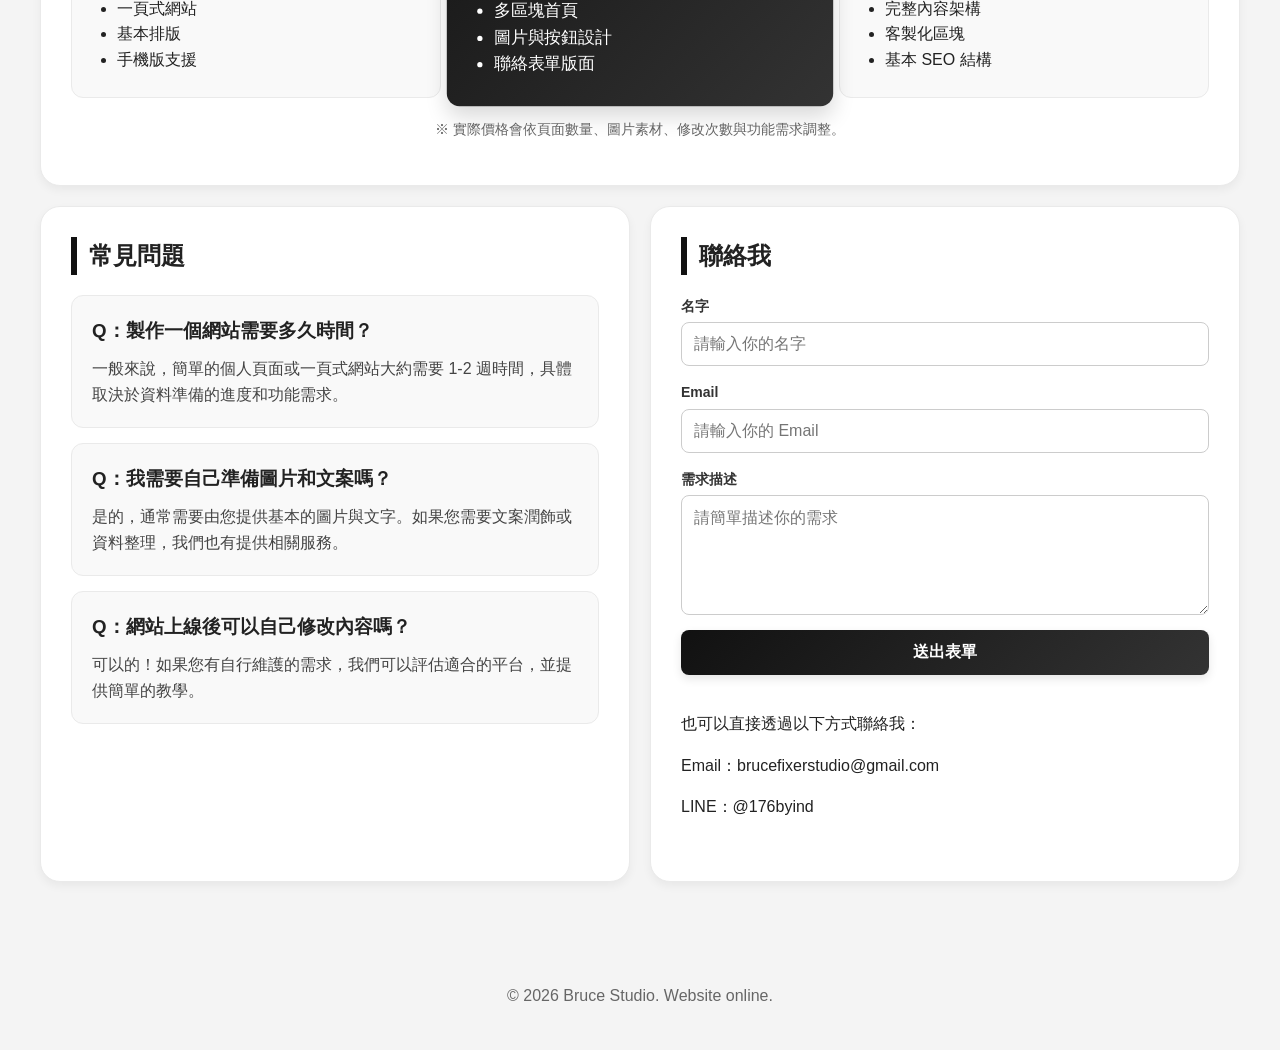
==== commit f574f9d4: "feat: redesign layout with Bento Grid style" ====
--- a/index.html
+++ b/index.html
@@ -36,192 +36,162 @@
     </ul>
   </nav>
 
-  <!-- 首頁大標題 -->
-  <header class="hero">
-    <h1>Bruce Fixer Studio</h1>
-    <p>網站架設｜資料整理｜文案校對｜AI 輔助工作流程</p>
-    <a href="#contact" class="btn" style="display: inline-block;">立即聯絡</a>
-  </header>
-
-  <main>
-
-  <!-- 關於我 -->
-  <section id="about">
-    <h2>關於我</h2>
-
-    <div class="about">
-      <div class="photo-box">
-<img src="images/profile.jpg" alt="Bruce 的照片">
-      </div>
-
-      <div>
-        <p>
-          我提供簡單網站架設、資料整理、文案校對與 AI 工具輔助服務。
-          服務對象包含個人品牌、小型商家、接案者與剛起步的團隊。
+  <main class="bento-container">
+
+    <!-- 首頁大標題 -->
+    <header id="hero" class="bento-item hero bento-col-span-2 bento-row-span-2">
+      <h1>Bruce Fixer Studio</h1>
+      <p>網站架設｜資料整理｜文案校對｜AI 輔助工作流程</p>
+      <a href="#contact" class="btn" style="display: inline-block;">立即聯絡</a>
+    </header>
+
+    <!-- 關於我 -->
+    <section id="about" class="bento-item about bento-col-span-2 bento-row-span-1">
+      <h2>關於我</h2>
+      <div class="about-content">
+        <div class="photo-box">
+          <img src="images/profile.jpg" alt="Bruce 的照片">
+        </div>
+        <div>
+          <p>我提供簡單網站架設、資料整理、文案校對與 AI 工具輔助服務。服務對象包含個人品牌、小型商家、接案者與剛起步的團隊。</p>
+          <p>我擅長把複雜需求整理成清楚流程，協助客戶建立基本網頁、服務介紹頁、作品集頁面與簡單的線上表單。</p>
+        </div>
+      </div>
+    </section>
+
+    <!-- 技術工具箱 -->
+    <section id="tech-stack" class="bento-item tech-stack bento-col-span-2 bento-row-span-1">
+      <h2>技術工具箱</h2>
+      <div class="tech-icons" style="display: flex; justify-content: center; flex-wrap: wrap; gap: 15px; font-size: 0.9rem;">
+        <span class="tech-tag">#HTML5</span>
+        <span class="tech-tag">#CSS3</span>
+        <span class="tech-tag">#JavaScript</span>
+        <span class="tech-tag">#ChatGPT_API</span>
+        <span class="tech-tag">#Automation</span>
+      </div>
+    </section>
+
+    <!-- 服務項目 -->
+    <section id="services" class="bento-item services bento-col-span-2 bento-row-span-2">
+      <h2>服務項目</h2>
+      <div class="services-list">
+        <div class="inner-card">
+          <h3>網站架設</h3>
+          <p>製作個人頁面、形象網站、服務介紹頁。</p>
+        </div>
+        <div class="inner-card">
+          <h3>資料整理</h3>
+          <p>協助整理 Excel、Google Sheet、文字資料。</p>
+        </div>
+        <div class="inner-card">
+          <h3>文案校對</h3>
+          <p>協助中文、英文文案潤飾與格式整理。</p>
+        </div>
+      </div>
+    </section>
+
+    <!-- 作品集 -->
+    <section id="portfolio" class="bento-item portfolio bento-col-span-2 bento-row-span-2">
+      <h2>作品集</h2>
+      <div class="portfolio-list">
+        <div class="inner-portfolio">
+          <img src="images/portfolio-1.jpg" alt="個人接案服務網站截圖">
+          <div class="portfolio-content">
+           <h3>個人接案服務網站 Demo</h3>
+           <p>自主練習作品，用於展示一頁式網站架構、響應式排版與表單介面。</p>
+            <p class="tech">HTML / CSS / JavaScript / Netlify</p>
+            <a href="https://bruce-fixerstudio.netlify.app/" target="_blank" class="portfolio-button">前往查看</a>
+          </div>
+        </div>
+      </div>
+    </section>
+
+    <!-- 服務價格 -->
+    <section id="pricing" class="bento-item pricing bento-col-span-4 bento-row-span-1">
+      <h2>服務價格</h2>
+      <div class="pricing-list">
+        <div class="inner-price-card">
+          <h3>基礎版</h3>
+          <p class="price">NT$ 1,500 起</p>
+          <p>適合簡單個人頁、接案介紹頁。</p>
+          <ul>
+            <li>一頁式網站</li>
+            <li>基本排版</li>
+            <li>手機版支援</li>
+          </ul>
+        </div>
+        <div class="inner-price-card highlight">
+          <h3>標準版</h3>
+          <p class="price">NT$ 3,000 起</p>
+          <p>適合小型商家、服務介紹頁。</p>
+          <ul>
+            <li>多區塊首頁</li>
+            <li>圖片與按鈕設計</li>
+            <li>聯絡表單版面</li>
+          </ul>
+        </div>
+        <div class="inner-price-card">
+          <h3>進階版</h3>
+          <p class="price">NT$ 5,000 起</p>
+          <p>適合需要較完整內容規劃的網站。</p>
+          <ul>
+            <li>完整內容架構</li>
+            <li>客製化區塊</li>
+            <li>基本 SEO 結構</li>
+          </ul>
+        </div>
+      </div>
+      <p class="pricing-note">※ 實際價格會依頁面數量、圖片素材、修改次數與功能需求調整。</p>
+    </section>
+
+    <!-- 常見問題 -->
+    <section id="faq" class="bento-item faq bento-col-span-2 bento-row-span-2">
+      <h2>常見問題</h2>
+      <div class="faq-list">
+        <div class="inner-faq-item">
+          <h3>Q：製作一個網站需要多久時間？</h3>
+          <p>一般來說，簡單的個人頁面或一頁式網站大約需要 1-2 週時間，具體取決於資料準備的進度和功能需求。</p>
+        </div>
+        <div class="inner-faq-item">
+          <h3>Q：我需要自己準備圖片和文案嗎？</h3>
+          <p>是的，通常需要由您提供基本的圖片與文字。如果您需要文案潤飾或資料整理，我們也有提供相關服務。</p>
+        </div>
+        <div class="inner-faq-item">
+          <h3>Q：網站上線後可以自己修改內容嗎？</h3>
+          <p>可以的！如果您有自行維護的需求，我們可以評估適合的平台，並提供簡單的教學。</p>
+        </div>
+      </div>
+    </section>
+
+    <!-- 聯絡表單 -->
+    <section id="contact" class="bento-item contact bento-col-span-2 bento-row-span-2">
+      <h2>聯絡我</h2>
+      <form name="contact" method="POST" data-netlify="true" netlify-honeypot="bot-field" action="/thanks.html">
+        <input type="hidden" name="form-name" value="contact">
+        <p class="hidden">
+          <label>不要填這個欄位：<input name="bot-field"></label>
         </p>
-
-        <p>
-          我擅長把複雜需求整理成清楚流程，協助客戶建立基本網頁、
-          服務介紹頁、作品集頁面與簡單的線上表單。
-        </p>
-      </div>
-    </div>
-  </section>
-
-  <!-- 服務項目 -->
-  <section id="services">
-    <h2>服務項目</h2>
-
-    <div class="services">
-      <div class="card">
-        <h3>網站架設</h3>
-        <p>製作個人頁面、形象網站、服務介紹頁。</p>
-      </div>
-
-      <div class="card">
-        <h3>資料整理</h3>
-        <p>協助整理 Excel、Google Sheet、文字資料。</p>
-      </div>
-
-      <div class="card">
-        <h3>文案校對</h3>
-        <p>協助中文、英文文案潤飾與格式整理。</p>
-      </div>
-    </div>
-  </section>
-
-  <!-- 技術工具箱 -->
-  <section id="tech-stack">
-    <h2>技術工具箱</h2>
-    <div class="tech-icons" style="display: flex; justify-content: center; gap: 20px; font-size: 0.9rem;">
-      <span>#HTML5</span>
-      <span>#CSS3</span>
-      <span>#JavaScript</span>
-      <span>#ChatGPT_API</span>
-      <span>#Automation</span>
-    </div>
-  </section>
-
-<!-- 作品集 -->
-<section id="portfolio">
-  <h2>作品集</h2>
-
-  <div class="portfolio">
-    <div class="portfolio-card">
-      <img src="images/portfolio-1.jpg" alt="個人接案服務網站截圖">
-
-      <div class="portfolio-content">
-       <h3>個人接案服務網站 Demo</h3>
-       <p>
-         自主練習作品，用於展示一頁式網站架構、響應式排版與表單介面。
-       </p>
-        <p class="tech">HTML / CSS / JavaScript / Netlify</p>
-
-        <a 
-          href="https://bruce-fixerstudio.netlify.app/" 
-          target="_blank" 
-          class="portfolio-button"
-        >
-          前往查看
-        </a>
-      </div>
-    </div>
-  </div>
-</section>
-<!-- 服務價格 -->
-<section id="pricing">
-  <h2>服務價格</h2>
-
-  <div class="pricing">
-    <div class="price-card">
-      <h3>基礎版</h3>
-      <p class="price">NT$ 1,500 起</p>
-      <p>適合簡單個人頁、接案介紹頁。</p>
-      <ul>
-        <li>一頁式網站</li>
-        <li>基本排版</li>
-        <li>手機版支援</li>
-      </ul>
-    </div>
-
-    <div class="price-card highlight">
-      <h3>標準版</h3>
-      <p class="price">NT$ 3,000 起</p>
-      <p>適合小型商家、服務介紹頁。</p>
-      <ul>
-        <li>多區塊首頁</li>
-        <li>圖片與按鈕設計</li>
-        <li>聯絡表單版面</li>
-      </ul>
-    </div>
-
-    <div class="price-card">
-      <h3>進階版</h3>
-      <p class="price">NT$ 5,000 起</p>
-      <p>適合需要較完整內容規劃的網站。</p>
-      <ul>
-        <li>完整內容架構</li>
-        <li>客製化區塊</li>
-        <li>基本 SEO 結構</li>
-      </ul>
-    </div>
-    <p class="pricing-note">※ 實際價格會依頁面數量、圖片素材、修改次數與功能需求調整。</p>
-  </div>
-</section>
-
-  <!-- 常見問題 -->
-  <section id="faq">
-    <h2>常見問題</h2>
-    <div class="faq-list">
-      <div class="faq-item">
-        <h3>Q：製作一個網站需要多久時間？</h3>
-        <p>一般來說，簡單的個人頁面或一頁式網站大約需要 1-2 週時間，具體取決於資料準備的進度和功能需求。</p>
-      </div>
-      <div class="faq-item">
-        <h3>Q：我需要自己準備圖片和文案嗎？</h3>
-        <p>是的，通常需要由您提供基本的圖片與文字。如果您需要文案潤飾或資料整理，我們也有提供相關服務。</p>
-      </div>
-      <div class="faq-item">
-        <h3>Q：網站上線後可以自己修改內容嗎？</h3>
-        <p>可以的！如果您有自行維護的需求，我們可以評估適合的平台，並提供簡單的教學。</p>
-      </div>
-    </div>
-  </section>
-
-  <!-- 聯絡表單 -->
-  <section id="contact">
-    <h2>聯絡我</h2>
-  <form name="contact" method="POST" data-netlify="true" netlify-honeypot="bot-field" action="/thanks.html">
-  <input type="hidden" name="form-name" value="contact">
-
-  <p class="hidden">
-    <label>
-      不要填這個欄位：
-      <input name="bot-field">
-    </label>
-  </p>
-
-  <div class="form-group">
-    <label for="name">名字</label>
-    <input type="text" name="name" id="name" placeholder="請輸入你的名字" required>
-  </div>
-  <div class="form-group">
-    <label for="email">Email</label>
-    <input type="email" name="email" id="email" placeholder="請輸入你的 Email" required>
-  </div>
-  <div class="form-group">
-    <label for="content">需求描述</label>
-    <textarea name="content" id="content" placeholder="請簡單描述你的需求" required></textarea>
-  </div>
-
-  <button type="submit" class="btn btn-dark">送出表單</button>
-</form>
-<p>也可以直接透過以下方式聯絡我：</p>
-<p>Email：brucefixerstudio@gmail.com</p>
-<p>LINE：@176byind</p>
-
-    <div id="formMessage" class="message"></div>
-  </section>
+        <div class="form-group">
+          <label for="name">名字</label>
+          <input type="text" name="name" id="name" placeholder="請輸入你的名字" required>
+        </div>
+        <div class="form-group">
+          <label for="email">Email</label>
+          <input type="email" name="email" id="email" placeholder="請輸入你的 Email" required>
+        </div>
+        <div class="form-group">
+          <label for="content">需求描述</label>
+          <textarea name="content" id="content" placeholder="請簡單描述你的需求" required></textarea>
+        </div>
+        <button type="submit" class="btn btn-dark">送出表單</button>
+      </form>
+      <div class="contact-info" style="margin-top: 20px;">
+        <p>也可以直接透過以下方式聯絡我：</p>
+        <p>Email：brucefixerstudio@gmail.com</p>
+        <p>LINE：@176byind</p>
+      </div>
+      <div id="formMessage" class="message"></div>
+    </section>
   </main>
 
   <footer>
--- a/style.css
+++ b/style.css
@@ -1,406 +1,405 @@
- /* ===== 全站基礎設定 ===== */
-    html {
-      scroll-behavior: smooth;
-    }
-
-    body {
-      margin: 0;
-      font-family: Arial, "Microsoft JhengHei", sans-serif;
-      background-color: #f4f4f4;
-      color: #222;
-      line-height: 1.6;
-    }
-
-    @keyframes gradientBG {
-      0% { background-position: 0% 50%; }
-      50% { background-position: 100% 50%; }
-      100% { background-position: 0% 50%; }
-    }
-
-    a {
-      text-decoration: none;
-      color: inherit;
-    }
-
-    img {
-      max-width: 100%;
-      display: block;
-      border-radius: 12px;
-    }
-
-    /* ===== 導覽列 ===== */
-    nav {
-      background-color: #111;
-      color: white;
-      padding: 15px 30px;
-      display: flex;
-      justify-content: space-between;
-      align-items: center;
-    }
-
-    nav .logo {
-      font-weight: bold;
-      font-size: 20px;
-    }
-
-    nav ul {
-      list-style: none;
-      display: flex;
-      gap: 20px;
-      padding: 0;
-      margin: 0;
-    }
-
-    nav a {
-      transition: color 0.2s;
-    }
-
-    nav a:hover {
-      color: #ccc;
-    }
-
-    /* ===== 首頁 Hero 區塊 ===== */
-    .hero {
-      background: linear-gradient(-45deg, #111, #333, #222, #444);
-      background-size: 400% 400%;
-      animation: gradientBG 10s ease infinite;
-      color: white;
-      padding: 100px 20px;
-      text-align: center;
-    }
-
-    .hero h1 {
-      font-size: 42px;
-      margin-bottom: 10px;
-    }
-
-    .hero p {
-      font-size: 18px;
-      margin-bottom: 30px;
-    }
-
-    .btn {
-      background: linear-gradient(135deg, #ffffff, #f0f0f0);
-      color: #111;
-      padding: 12px 24px;
-      border: none;
-      border-radius: 8px;
-      font-size: 16px;
-      cursor: pointer;
-      font-weight: bold;
-      transition: all 0.3s ease;
-      box-shadow: 0 4px 10px rgba(0,0,0,0.1);
-    }
-
-    .btn:hover {
-      background: linear-gradient(135deg, #f0f0f0, #ffffff);
-      transform: translateY(-2px);
-      box-shadow: 0 6px 15px rgba(0,0,0,0.15);
-    }
-
-    .btn-dark {
-      background: linear-gradient(135deg, #111, #333);
-      color: white;
-    }
-
-    .btn-dark:hover {
-      background: linear-gradient(135deg, #333, #555);
-    }
-
-    /* ===== 通用區塊 ===== */
-    section {
-      max-width: 1000px;
-      margin: 40px auto;
-      padding: 30px;
-      background-color: white;
-      border-radius: 14px;
-    }
-
-    section h2 {
-      border-left: 6px solid #111;
-      padding-left: 12px;
-      margin-bottom: 20px;
-    }
-
-    /* ===== 關於我 ===== */
-    .about {
-      display: grid;
-      grid-template-columns: 1fr 2fr;
-      gap: 25px;
-      align-items: center;
-    }
-
-   .photo-box {
-  background-color: #ddd;
-  width: 100%;
-  height: 220px;
-  border-radius: 12px;
-  overflow: hidden;
-}
-
-.photo-box img {
-  width: 100%;
-  height: 100%;
-  object-fit: cover;
-}
-
-    /* ===== 服務卡片 ===== */
-    .services {
-      display: grid;
-      grid-template-columns: repeat(3, 1fr);
-      gap: 20px;
-    }
-
-    .card {
-      background-color: #ffffff;
-      border: 1px solid #eaeaea;
-      padding: 25px;
-      border-radius: 12px;
-      text-align: center;
-      transition: all 0.3s ease;
-      box-shadow: 0 4px 6px rgba(0,0,0,0.05);
-    }
-
-    .card:hover {
-      transform: translateY(-10px);
-      box-shadow: 0 15px 30px rgba(0,0,0,0.1);
-    }
-
-    .card h3 {
-      margin-top: 0;
-    }
-
-/* ===== 作品集 ===== */
-.portfolio {
-  display: grid;
-  grid-template-columns: repeat(3, 1fr);
-  gap: 25px;
-}
-
-.portfolio-card {
-  background-color: #ffffff;
-  border: 1px solid #eaeaea;
-  border-radius: 12px;
-  overflow: hidden;
-  transition: all 0.3s ease;
-  box-shadow: 0 4px 6px rgba(0,0,0,0.05);
-}
-
-.portfolio-card:hover {
-  transform: translateY(-10px);
-  box-shadow: 0 15px 30px rgba(0,0,0,0.1);
-}
-
-.portfolio-image {
-  height: 180px;
-  background-color: #ddd;
-  display: flex;
-  align-items: center;
-  justify-content: center;
-  color: #666;
-  font-weight: bold;
-}
-
-.portfolio-card h3,
-.portfolio-card p {
-  padding: 0 20px;
-}
-
-.portfolio-card p {
-  padding-bottom: 20px;
-}
-.portfolio-card img {
-  width: 100%;
-  height: 180px;
-  object-fit: cover;
-}
-
-.portfolio-content {
-  padding: 20px;
-}
-
-.tech {
-  font-size: 14px;
-  color: #666;
-  font-weight: bold;
-}
-
-.portfolio-button {
-  display: inline-block;
-  margin-top: 10px;
-  background-color: #111;
-  color: white;
-  padding: 10px 18px;
-  border-radius: 8px;
-  font-weight: bold;
-}
-
-.portfolio-button:hover {
-  background-color: #444;
-}
-
-/* ===== 服務價格 ===== */
-.pricing {
-  display: grid;
-  grid-template-columns: repeat(3, 1fr);
-  gap: 25px;
-}
-
-.price-card {
-  background-color: #ffffff;
-  border: 1px solid #eaeaea;
-  padding: 25px;
-  border-radius: 12px;
-  transition: all 0.3s ease;
-  box-shadow: 0 4px 6px rgba(0,0,0,0.05);
-}
-
-.price-card:hover {
-  transform: translateY(-10px);
-  box-shadow: 0 15px 30px rgba(0,0,0,0.1);
-}
-
-.price-card.highlight {
-  background: linear-gradient(135deg, #111, #333);
-  color: white;
-  border: none;
-  transform: scale(1.05);
-}
-
-.price-card.highlight:hover {
-  transform: scale(1.05) translateY(-10px);
-}
-
-.price {
-  font-size: 28px;
-  font-weight: bold;
-  margin: 15px 0;
-}
-
-.price-card ul {
-  padding-left: 20px;
-}
-
-.pricing-note {
-  grid-column: 1 / -1;
-  text-align: center;
-  color: #666;
-  font-size: 14px;
-  margin-top: 10px;
-}
-
-/* ===== 常見問題 ===== */
-.faq-list {
-  display: flex;
-  flex-direction: column;
-  gap: 15px;
-}
-
-.faq-item {
-  background-color: #ffffff;
-  border: 1px solid #eaeaea;
-  padding: 20px;
-  border-radius: 12px;
-  transition: all 0.3s ease;
-  box-shadow: 0 4px 6px rgba(0,0,0,0.05);
-}
-
-.faq-item:hover {
-  transform: translateY(-5px);
-  box-shadow: 0 10px 20px rgba(0,0,0,0.08);
-}
-
-.faq-item h3 {
-  margin-top: 0;
-  margin-bottom: 10px;
-  color: #111;
-  font-size: 18px;
-}
-
-.faq-item p {
-  margin: 0;
-  color: #444;
-}
-
-/* ===== 表單 ===== */
-form {
-  display: grid;
-  gap: 15px;
-}
-
-.form-group {
-  display: flex;
-  flex-direction: column;
-  gap: 5px;
-}
-
-.form-group label {
-  font-weight: bold;
-  font-size: 14px;
-  color: #333;
-}
-
-input,
-textarea {
-  width: 100%;
-  padding: 12px;
-  font-size: 16px;
-  border: 1px solid #ccc;
-  border-radius: 8px;
-  box-sizing: border-box;
-}
-
-textarea {
-  min-height: 120px;
-  resize: vertical;
-}
-
-.hidden {
-  display: none;
-}
-
-.message {
-  margin-top: 15px;
-  font-weight: bold;
-  color: green;
-}
-
-footer {
-  text-align: center;
-  padding: 25px;
-  color: #666;
-}
-
-    /* ===== 手機版排版 ===== */
-    @media (max-width: 768px) {
-      nav {
-        flex-direction: column;
-        gap: 15px;
-      }
-
-      nav ul {
-        flex-direction: column;
-        text-align: center;
-        gap: 10px;
-      }
-
-      .hero h1 {
-        font-size: 32px;
-      }
-
-      .about {
-        grid-template-columns: 1fr;
-      }
-
-      .services {
-        grid-template-columns: 1fr;
-      }
-.portfolio,
-.pricing {
-  grid-template-columns: 1fr;
-}
-      section {
-        margin: 20px;
-        padding: 20px;
-      }
-    }+/* ===== 全站基礎設定 ===== */
+html {
+  scroll-behavior: smooth;
+}
+
+body {
+  margin: 0;
+  font-family: Arial, "Microsoft JhengHei", sans-serif;
+  background-color: #f4f4f4;
+  color: #222;
+  line-height: 1.6;
+}
+
+@keyframes gradientBG {
+  0% { background-position: 0% 50%; }
+  50% { background-position: 100% 50%; }
+  100% { background-position: 0% 50%; }
+}
+
+a {
+  text-decoration: none;
+  color: inherit;
+}
+
+img {
+  max-width: 100%;
+  display: block;
+  border-radius: 12px;
+}
+
+/* ===== 導覽列 ===== */
+nav {
+  background-color: #111;
+  color: white;
+  padding: 15px 30px;
+  display: flex;
+  justify-content: space-between;
+  align-items: center;
+}
+
+nav .logo {
+  font-weight: bold;
+  font-size: 20px;
+}
+
+nav ul {
+  list-style: none;
+  display: flex;
+  gap: 20px;
+  padding: 0;
+  margin: 0;
+}
+
+nav a {
+  transition: color 0.2s;
+}
+
+nav a:hover {
+  color: #ccc;
+}
+
+/* ===== Bento Grid Container ===== */
+.bento-container {
+  display: grid;
+  grid-template-columns: repeat(4, 1fr);
+  grid-auto-flow: dense;
+  gap: 20px;
+  max-width: 1200px;
+  margin: 40px auto;
+  padding: 20px;
+}
+
+/* Bento Span Utilities */
+.bento-col-span-1 { grid-column: span 1; }
+.bento-col-span-2 { grid-column: span 2; }
+.bento-col-span-3 { grid-column: span 3; }
+.bento-col-span-4 { grid-column: span 4; }
+
+.bento-row-span-1 { grid-row: span 1; }
+.bento-row-span-2 { grid-row: span 2; }
+.bento-row-span-3 { grid-row: span 3; }
+
+/* Bento Item Base */
+.bento-item {
+  background-color: #ffffff;
+  border: 1px solid #eaeaea;
+  border-radius: 20px; /* More rounded for bento style */
+  padding: 30px;
+  transition: all 0.3s ease;
+  box-shadow: 0 4px 10px rgba(0,0,0,0.05);
+  display: flex;
+  flex-direction: column;
+}
+
+.bento-item:hover {
+  transform: translateY(-5px);
+  box-shadow: 0 15px 30px rgba(0,0,0,0.1);
+}
+
+.bento-item h2 {
+  border-left: 6px solid #111;
+  padding-left: 12px;
+  margin-top: 0;
+  margin-bottom: 20px;
+}
+
+/* ===== 特定區塊微調 ===== */
+.hero {
+  background: linear-gradient(-45deg, #111, #333, #222, #444);
+  background-size: 400% 400%;
+  animation: gradientBG 10s ease infinite;
+  color: white;
+  text-align: center;
+  justify-content: center;
+  align-items: center;
+}
+
+.hero h1 {
+  font-size: 42px;
+  margin-bottom: 10px;
+  margin-top: 0;
+}
+
+.hero p {
+  font-size: 18px;
+  margin-bottom: 30px;
+}
+
+.btn {
+  background: linear-gradient(135deg, #ffffff, #f0f0f0);
+  color: #111;
+  padding: 12px 24px;
+  border: none;
+  border-radius: 8px;
+  font-size: 16px;
+  cursor: pointer;
+  font-weight: bold;
+  transition: all 0.3s ease;
+  box-shadow: 0 4px 10px rgba(0,0,0,0.1);
+}
+
+.btn:hover {
+  background: linear-gradient(135deg, #f0f0f0, #ffffff);
+  transform: translateY(-2px);
+  box-shadow: 0 6px 15px rgba(0,0,0,0.15);
+}
+
+.btn-dark {
+  background: linear-gradient(135deg, #111, #333);
+  color: white;
+}
+
+.btn-dark:hover {
+  background: linear-gradient(135deg, #333, #555);
+}
+
+.tech-tag {
+  background-color: #f4f4f4;
+  padding: 8px 15px;
+  border-radius: 20px;
+  font-weight: bold;
+  color: #333;
+}
+
+.about-content {
+  display: flex;
+  gap: 20px;
+  align-items: center;
+}
+
+.photo-box {
+  background-color: #ddd;
+  width: 150px;
+  height: 150px;
+  flex-shrink: 0;
+  border-radius: 50%;
+  overflow: hidden;
+}
+
+.photo-box img {
+  width: 100%;
+  height: 100%;
+  object-fit: cover;
+}
+
+/* Lists and Inner Cards */
+.services-list, .pricing-list, .faq-list {
+  display: flex;
+  flex-direction: column;
+  gap: 15px;
+  flex-grow: 1;
+}
+
+.pricing-list {
+  flex-direction: row; /* Pricing usually horizontal */
+}
+
+.inner-card, .inner-faq-item {
+  background-color: #f9f9f9;
+  padding: 20px;
+  border-radius: 12px;
+  border: 1px solid #eaeaea;
+}
+
+.inner-card h3, .inner-faq-item h3 {
+  margin-top: 0;
+  margin-bottom: 10px;
+}
+
+.inner-faq-item p, .inner-card p {
+  margin: 0;
+  color: #444;
+}
+
+.inner-price-card {
+  flex: 1;
+  background-color: #f9f9f9;
+  padding: 25px;
+  border-radius: 12px;
+  border: 1px solid #eaeaea;
+  display: flex;
+  flex-direction: column;
+}
+
+.inner-price-card h3 {
+  margin-top: 0;
+}
+
+.inner-price-card.highlight {
+  background: linear-gradient(135deg, #111, #333);
+  color: white;
+  border: none;
+  transform: scale(1.05);
+  box-shadow: 0 10px 20px rgba(0,0,0,0.15);
+}
+
+.inner-price-card ul {
+  padding-left: 20px;
+  margin-bottom: 0;
+}
+
+.price {
+  font-size: 28px;
+  font-weight: bold;
+  margin: 15px 0;
+}
+
+.pricing-note {
+  text-align: center;
+  color: #666;
+  font-size: 14px;
+  margin-top: 20px;
+}
+
+.portfolio-list {
+  display: flex;
+  flex-direction: column;
+  gap: 20px;
+  flex-grow: 1;
+}
+
+.inner-portfolio {
+  background-color: #f9f9f9;
+  border-radius: 12px;
+  border: 1px solid #eaeaea;
+  overflow: hidden;
+  display: flex;
+  flex-direction: column;
+  height: 100%;
+}
+
+.inner-portfolio img {
+  width: 100%;
+  height: 200px;
+  object-fit: cover;
+  border-radius: 12px 12px 0 0;
+}
+
+.portfolio-content {
+  padding: 20px;
+  flex-grow: 1;
+  display: flex;
+  flex-direction: column;
+}
+
+.portfolio-content h3 {
+  margin-top: 0;
+}
+
+.tech {
+  font-size: 14px;
+  color: #666;
+  font-weight: bold;
+  margin-bottom: 15px;
+}
+
+.portfolio-button {
+  display: inline-block;
+  margin-top: auto;
+  background-color: #111;
+  color: white;
+  padding: 10px 18px;
+  border-radius: 8px;
+  font-weight: bold;
+  text-align: center;
+}
+
+.portfolio-button:hover {
+  background-color: #444;
+}
+
+/* ===== 表單 ===== */
+form {
+  display: grid;
+  gap: 15px;
+  flex-grow: 1;
+}
+
+.form-group {
+  display: flex;
+  flex-direction: column;
+  gap: 5px;
+}
+
+.form-group label {
+  font-weight: bold;
+  font-size: 14px;
+  color: #333;
+}
+
+input,
+textarea {
+  width: 100%;
+  padding: 12px;
+  font-size: 16px;
+  border: 1px solid #ccc;
+  border-radius: 8px;
+  box-sizing: border-box;
+}
+
+textarea {
+  min-height: 120px;
+  resize: vertical;
+}
+
+.hidden {
+  display: none;
+}
+
+.message {
+  margin-top: 15px;
+  font-weight: bold;
+  color: green;
+}
+
+footer {
+  text-align: center;
+  padding: 25px;
+  color: #666;
+}
+
+/* ===== 手機版與平板版排版 ===== */
+@media (max-width: 900px) {
+  .bento-container {
+    grid-template-columns: repeat(2, 1fr);
+  }
+  .bento-col-span-3, .bento-col-span-4 {
+    grid-column: span 2;
+  }
+  .pricing-list {
+    flex-direction: column;
+  }
+  .inner-price-card.highlight {
+    transform: none;
+  }
+}
+
+@media (max-width: 600px) {
+  nav {
+    flex-direction: column;
+    gap: 15px;
+  }
+  nav ul {
+    flex-direction: column;
+    text-align: center;
+    gap: 10px;
+  }
+  .bento-container {
+    grid-template-columns: 1fr;
+    padding: 10px;
+  }
+  .bento-col-span-1, .bento-col-span-2, .bento-col-span-3, .bento-col-span-4 {
+    grid-column: span 1;
+  }
+  .bento-row-span-1, .bento-row-span-2, .bento-row-span-3 {
+    grid-row: span 1;
+  }
+  .hero h1 {
+    font-size: 32px;
+  }
+  .about-content {
+    flex-direction: column;
+    text-align: center;
+  }
+}
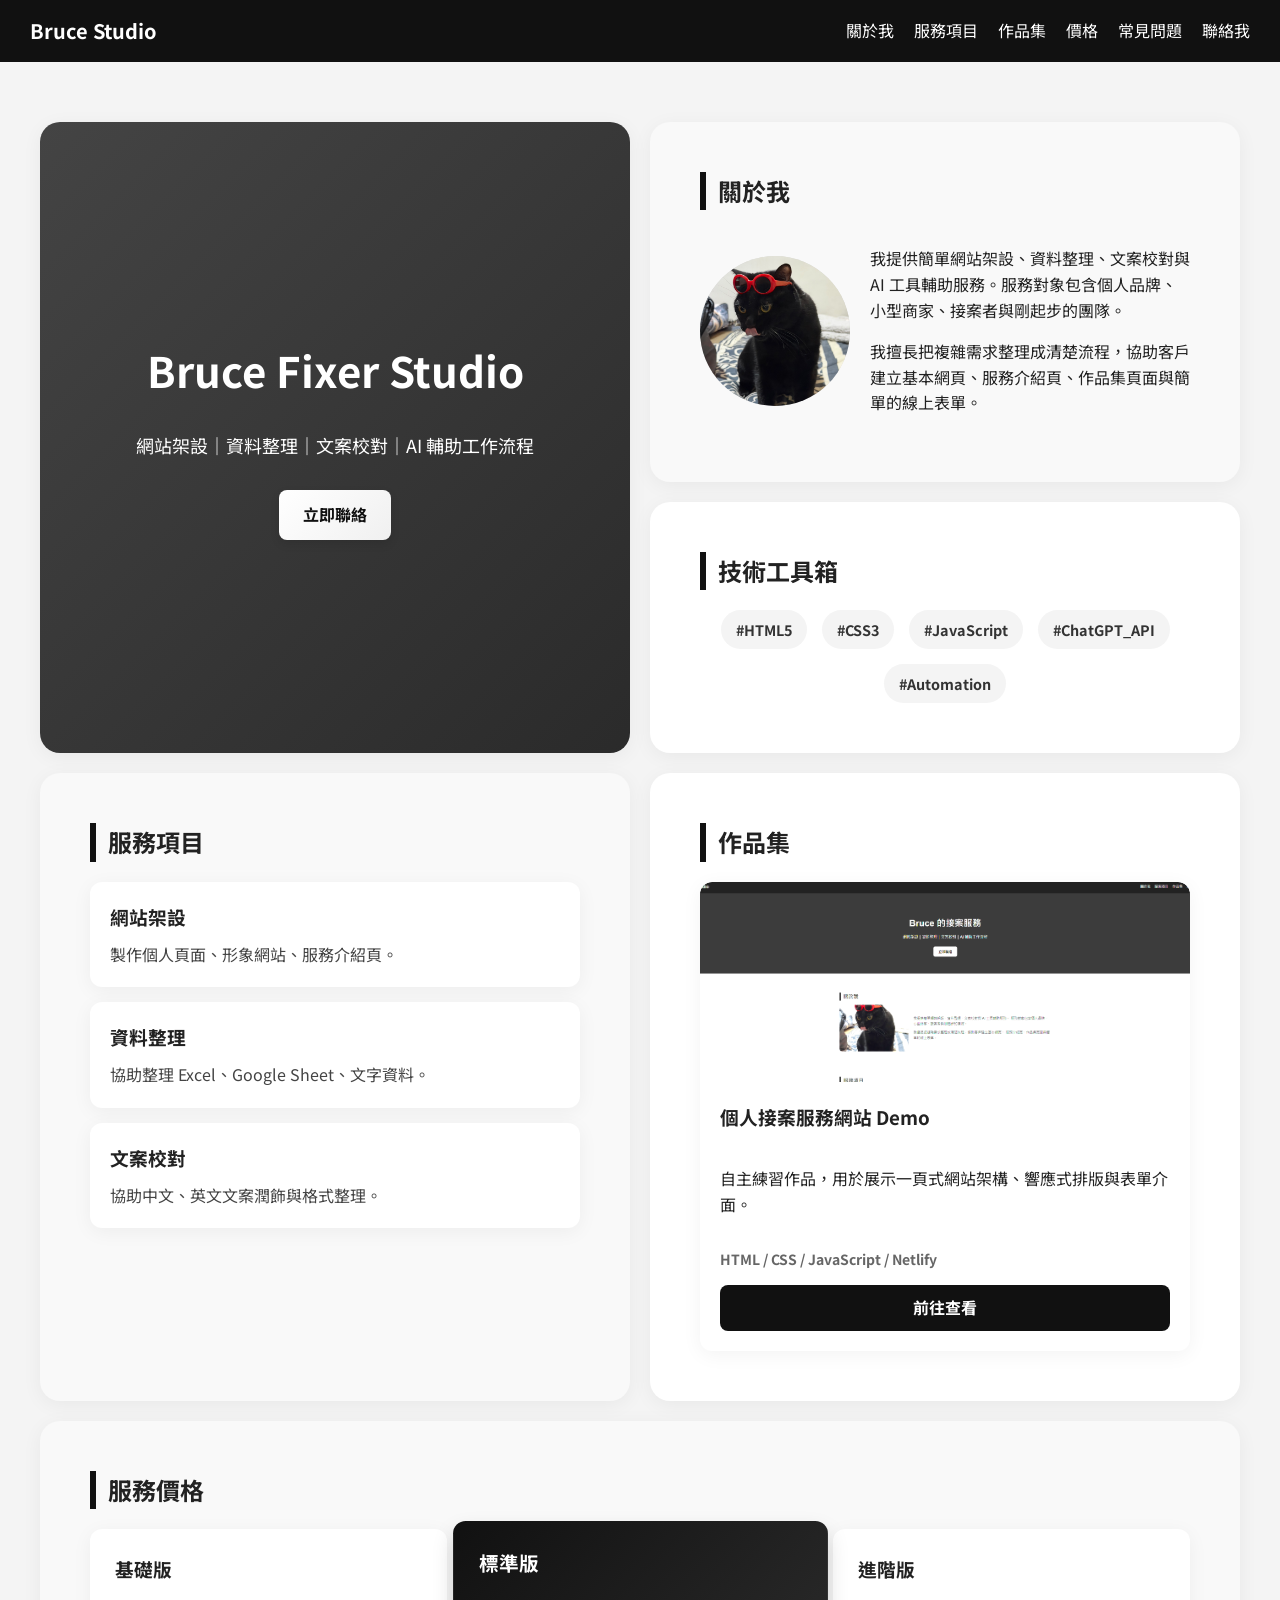
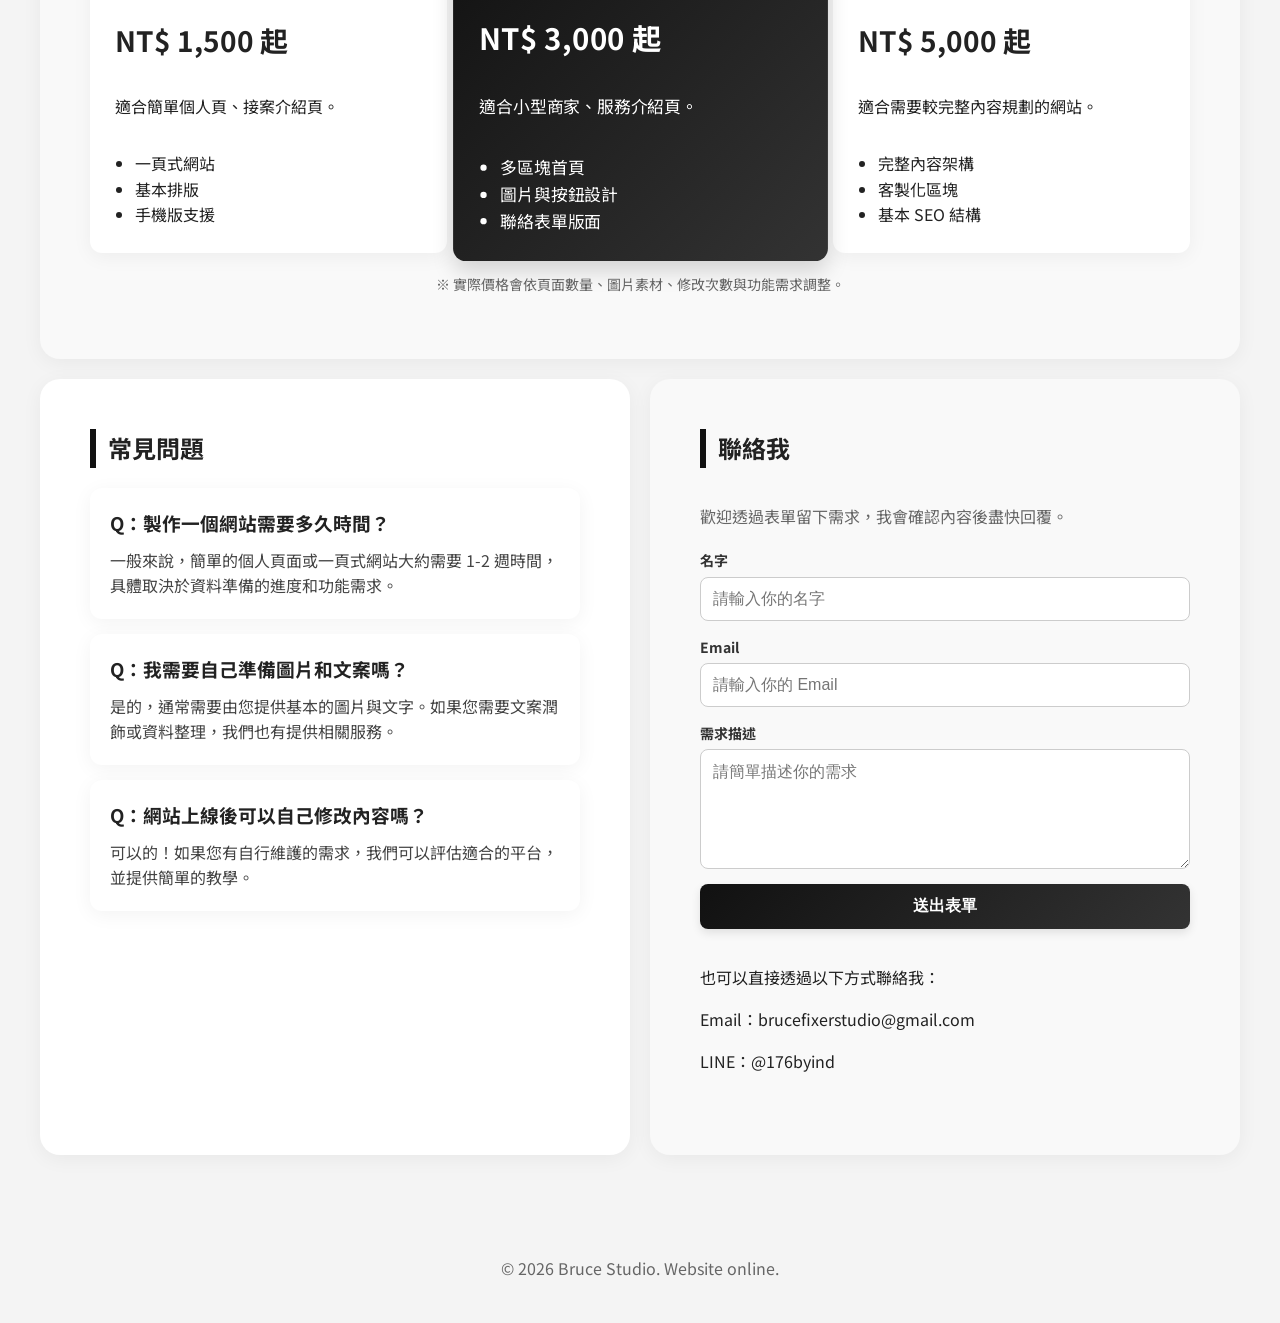
==== commit b1d1baa7: "Add contact note" ====
--- a/index.html
+++ b/index.html
@@ -18,6 +18,10 @@
   <meta name="keywords" content="網站架設, 一頁式網站, 資料整理, 文案校對, AI工作流程, Bruce Studio, 接案者網站">
   <meta name="author" content="Bruce Studio">
   <link rel="canonical" href="https://sage-frangollo-83a7bd.netlify.app/">
+
+  <link rel="preconnect" href="https://fonts.googleapis.com">
+  <link rel="preconnect" href="https://fonts.gstatic.com" crossorigin>
+  <link href="https://fonts.googleapis.com/css2?family=Noto+Sans+TC:wght@400;500;700&display=swap" rel="stylesheet">
 
   <link rel="stylesheet" href="style.css">
 </head>
@@ -166,6 +170,9 @@
     <!-- 聯絡表單 -->
     <section id="contact" class="bento-item contact bento-col-span-2 bento-row-span-2">
       <h2>聯絡我</h2>
+        <p class="contact-note">
+           歡迎透過表單留下需求，我會確認內容後盡快回覆。
+        </p>
       <form name="contact" method="POST" data-netlify="true" netlify-honeypot="bot-field" action="/thanks.html">
         <input type="hidden" name="form-name" value="contact">
         <p class="hidden">
--- a/style.css
+++ b/style.css
@@ -5,7 +5,7 @@
 
 body {
   margin: 0;
-  font-family: Arial, "Microsoft JhengHei", sans-serif;
+  font-family: 'Noto Sans TC', Arial, "Microsoft JhengHei", sans-serif;
   background-color: #f4f4f4;
   color: #222;
   line-height: 1.6;
@@ -83,13 +83,17 @@
 /* Bento Item Base */
 .bento-item {
   background-color: #ffffff;
-  border: 1px solid #eaeaea;
+  border: none;
   border-radius: 20px; /* More rounded for bento style */
-  padding: 30px;
+  padding: 50px;
   transition: all 0.3s ease;
-  box-shadow: 0 4px 10px rgba(0,0,0,0.05);
-  display: flex;
-  flex-direction: column;
+  box-shadow: 0 4px 20px rgba(0,0,0,0.05);
+  display: flex;
+  flex-direction: column;
+}
+
+.bento-item:nth-child(even):not(.hero) {
+  background-color: #f9f9f9;
 }
 
 .bento-item:hover {
@@ -196,10 +200,11 @@
 }
 
 .inner-card, .inner-faq-item {
-  background-color: #f9f9f9;
+  background-color: #ffffff;
   padding: 20px;
   border-radius: 12px;
-  border: 1px solid #eaeaea;
+  border: none;
+  box-shadow: 0 4px 20px rgba(0,0,0,0.05);
 }
 
 .inner-card h3, .inner-faq-item h3 {
@@ -214,10 +219,11 @@
 
 .inner-price-card {
   flex: 1;
-  background-color: #f9f9f9;
+  background-color: #ffffff;
   padding: 25px;
   border-radius: 12px;
-  border: 1px solid #eaeaea;
+  border: none;
+  box-shadow: 0 4px 20px rgba(0,0,0,0.05);
   display: flex;
   flex-direction: column;
 }
@@ -260,9 +266,10 @@
 }
 
 .inner-portfolio {
-  background-color: #f9f9f9;
+  background-color: #ffffff;
   border-radius: 12px;
-  border: 1px solid #eaeaea;
+  border: none;
+  box-shadow: 0 4px 20px rgba(0,0,0,0.05);
   overflow: hidden;
   display: flex;
   flex-direction: column;
@@ -358,6 +365,10 @@
   padding: 25px;
   color: #666;
 }
+.contact-note {
+  color: #666;
+  margin-bottom: 20px;
+}
 
 /* ===== 手機版與平板版排版 ===== */
 @media (max-width: 900px) {
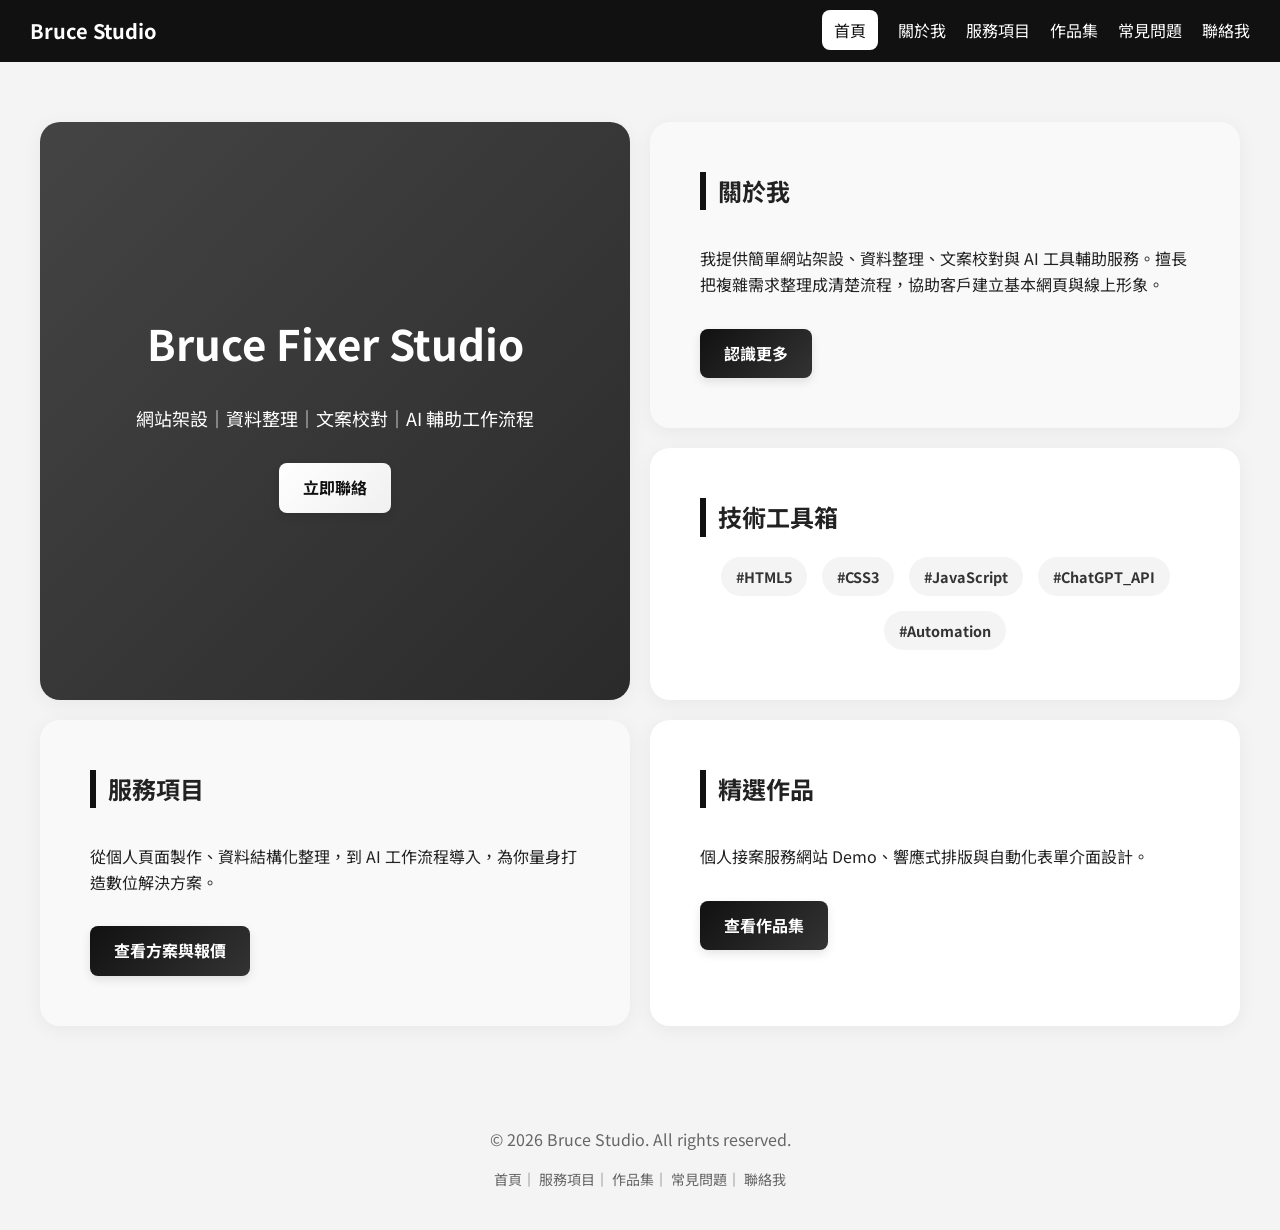
==== commit 26426ffe: "Add FAQ page and mobile hamburger menu" ====
--- a/index.html
+++ b/index.html
@@ -1,72 +1,53 @@
 <!DOCTYPE html>
 <html lang="zh-Hant">
+
 <head>
   <meta charset="UTF-8">
   <meta name="viewport" content="width=device-width, initial-scale=1.0">
-
   <title>Bruce Studio｜網站架設與 AI 工作流程輔助</title>
-
   <meta name="description" content="Bruce Studio 提供一頁式網站架設、資料整理、文案校對與 AI 工作流程輔助服務，適合個人品牌、小型商家與接案者。">
-
-  <meta property="og:title" content="Bruce Studio｜網站架設與 AI 工作流程輔助">
-  <meta property="og:description" content="提供一頁式網站架設、資料整理、文案校對與 AI 工具輔助服務。">
-  <meta property="og:type" content="website">
-  <meta property="og:url" content="https://sage-frangollo-83a7bd.netlify.app/">
-  <meta property="og:image" content="https://sage-frangollo-83a7bd.netlify.app/images/portfolio-1.jpg">
-
-  <!-- SEO 優化標籤 -->
-  <meta name="keywords" content="網站架設, 一頁式網站, 資料整理, 文案校對, AI工作流程, Bruce Studio, 接案者網站">
-  <meta name="author" content="Bruce Studio">
-  <link rel="canonical" href="https://sage-frangollo-83a7bd.netlify.app/">
-
   <link rel="preconnect" href="https://fonts.googleapis.com">
   <link rel="preconnect" href="https://fonts.gstatic.com" crossorigin>
   <link href="https://fonts.googleapis.com/css2?family=Noto+Sans+TC:wght@400;500;700&display=swap" rel="stylesheet">
-
   <link rel="stylesheet" href="style.css">
 </head>
+
 <body>
 
-  <!-- 導覽列 -->
   <nav>
-    <div class="logo">Bruce Studio</div>
-    <ul>
-      <li><a href="#about">關於我</a></li>
-      <li><a href="#services">服務項目</a></li>
-      <li><a href="#portfolio">作品集</a></li>
-      <li><a href="#pricing">價格</a></li>
-      <li><a href="#faq">常見問題</a></li>
-      <li><a href="#contact">聯絡我</a></li>
+    <div class="logo">
+      <a href="index.html">Bruce Studio</a>
+    </div>
+    <button class="menu-toggle" onclick="toggleMenu()">☰</button>
+    <ul id="navMenu">
+      <li><a href="index.html" class="active">首頁</a></li>
+      <li><a href="about.html">關於我</a></li>
+      <li><a href="services.html">服務項目</a></li>
+      <li><a href="portfolio.html">作品集</a></li>
+      <li><a href="faq.html">常見問題</a></li>
+      <li><a href="contact.html">聯絡我</a></li>
     </ul>
   </nav>
 
   <main class="bento-container">
 
-    <!-- 首頁大標題 -->
-    <header id="hero" class="bento-item hero bento-col-span-2 bento-row-span-2">
+    <header class="bento-item hero bento-col-span-2 bento-row-span-2">
       <h1>Bruce Fixer Studio</h1>
       <p>網站架設｜資料整理｜文案校對｜AI 輔助工作流程</p>
-      <a href="#contact" class="btn" style="display: inline-block;">立即聯絡</a>
+      <a href="contact.html" class="btn" style="display: inline-block;">立即聯絡</a>
     </header>
 
-    <!-- 關於我 -->
-    <section id="about" class="bento-item about bento-col-span-2 bento-row-span-1">
+    <section class="bento-item about bento-col-span-2 bento-row-span-1">
       <h2>關於我</h2>
-      <div class="about-content">
-        <div class="photo-box">
-          <img src="images/profile.jpg" alt="Bruce 的照片">
-        </div>
-        <div>
-          <p>我提供簡單網站架設、資料整理、文案校對與 AI 工具輔助服務。服務對象包含個人品牌、小型商家、接案者與剛起步的團隊。</p>
-          <p>我擅長把複雜需求整理成清楚流程，協助客戶建立基本網頁、服務介紹頁、作品集頁面與簡單的線上表單。</p>
-        </div>
-      </div>
+      <p>我提供簡單網站架設、資料整理、文案校對與 AI 工具輔助服務。擅長把複雜需求整理成清楚流程，協助客戶建立基本網頁與線上形象。</p>
+      <a href="about.html" class="btn btn-dark"
+        style="margin-top: 15px; display: inline-block; width: fit-content;">認識更多</a>
     </section>
 
-    <!-- 技術工具箱 -->
-    <section id="tech-stack" class="bento-item tech-stack bento-col-span-2 bento-row-span-1">
+    <section class="bento-item tech-stack bento-col-span-2 bento-row-span-1">
       <h2>技術工具箱</h2>
-      <div class="tech-icons" style="display: flex; justify-content: center; flex-wrap: wrap; gap: 15px; font-size: 0.9rem;">
+      <div class="tech-icons"
+        style="display: flex; justify-content: center; flex-wrap: wrap; gap: 15px; font-size: 0.9rem;">
         <span class="tech-tag">#HTML5</span>
         <span class="tech-tag">#CSS3</span>
         <span class="tech-tag">#JavaScript</span>
@@ -75,135 +56,33 @@
       </div>
     </section>
 
-    <!-- 服務項目 -->
-    <section id="services" class="bento-item services bento-col-span-2 bento-row-span-2">
+    <section class="bento-item services bento-col-span-2 bento-row-span-1">
       <h2>服務項目</h2>
-      <div class="services-list">
-        <div class="inner-card">
-          <h3>網站架設</h3>
-          <p>製作個人頁面、形象網站、服務介紹頁。</p>
-        </div>
-        <div class="inner-card">
-          <h3>資料整理</h3>
-          <p>協助整理 Excel、Google Sheet、文字資料。</p>
-        </div>
-        <div class="inner-card">
-          <h3>文案校對</h3>
-          <p>協助中文、英文文案潤飾與格式整理。</p>
-        </div>
-      </div>
+      <p>從個人頁面製作、資料結構化整理，到 AI 工作流程導入，為你量身打造數位解決方案。</p>
+      <a href="services.html" class="btn btn-dark"
+        style="margin-top: 15px; display: inline-block; width: fit-content;">查看方案與報價</a>
     </section>
 
-    <!-- 作品集 -->
-    <section id="portfolio" class="bento-item portfolio bento-col-span-2 bento-row-span-2">
-      <h2>作品集</h2>
-      <div class="portfolio-list">
-        <div class="inner-portfolio">
-          <img src="images/portfolio-1.jpg" alt="個人接案服務網站截圖">
-          <div class="portfolio-content">
-           <h3>個人接案服務網站 Demo</h3>
-           <p>自主練習作品，用於展示一頁式網站架構、響應式排版與表單介面。</p>
-            <p class="tech">HTML / CSS / JavaScript / Netlify</p>
-            <a href="https://bruce-fixerstudio.netlify.app/" target="_blank" class="portfolio-button">前往查看</a>
-          </div>
-        </div>
-      </div>
+    <section class="bento-item portfolio bento-col-span-2 bento-row-span-1">
+      <h2>精選作品</h2>
+      <p>個人接案服務網站 Demo、響應式排版與自動化表單介面設計。</p>
+      <a href="portfolio.html" class="btn btn-dark"
+        style="margin-top: 15px; display: inline-block; width: fit-content;">查看作品集</a>
     </section>
 
-    <!-- 服務價格 -->
-    <section id="pricing" class="bento-item pricing bento-col-span-4 bento-row-span-1">
-      <h2>服務價格</h2>
-      <div class="pricing-list">
-        <div class="inner-price-card">
-          <h3>基礎版</h3>
-          <p class="price">NT$ 1,500 起</p>
-          <p>適合簡單個人頁、接案介紹頁。</p>
-          <ul>
-            <li>一頁式網站</li>
-            <li>基本排版</li>
-            <li>手機版支援</li>
-          </ul>
-        </div>
-        <div class="inner-price-card highlight">
-          <h3>標準版</h3>
-          <p class="price">NT$ 3,000 起</p>
-          <p>適合小型商家、服務介紹頁。</p>
-          <ul>
-            <li>多區塊首頁</li>
-            <li>圖片與按鈕設計</li>
-            <li>聯絡表單版面</li>
-          </ul>
-        </div>
-        <div class="inner-price-card">
-          <h3>進階版</h3>
-          <p class="price">NT$ 5,000 起</p>
-          <p>適合需要較完整內容規劃的網站。</p>
-          <ul>
-            <li>完整內容架構</li>
-            <li>客製化區塊</li>
-            <li>基本 SEO 結構</li>
-          </ul>
-        </div>
-      </div>
-      <p class="pricing-note">※ 實際價格會依頁面數量、圖片素材、修改次數與功能需求調整。</p>
-    </section>
-
-    <!-- 常見問題 -->
-    <section id="faq" class="bento-item faq bento-col-span-2 bento-row-span-2">
-      <h2>常見問題</h2>
-      <div class="faq-list">
-        <div class="inner-faq-item">
-          <h3>Q：製作一個網站需要多久時間？</h3>
-          <p>一般來說，簡單的個人頁面或一頁式網站大約需要 1-2 週時間，具體取決於資料準備的進度和功能需求。</p>
-        </div>
-        <div class="inner-faq-item">
-          <h3>Q：我需要自己準備圖片和文案嗎？</h3>
-          <p>是的，通常需要由您提供基本的圖片與文字。如果您需要文案潤飾或資料整理，我們也有提供相關服務。</p>
-        </div>
-        <div class="inner-faq-item">
-          <h3>Q：網站上線後可以自己修改內容嗎？</h3>
-          <p>可以的！如果您有自行維護的需求，我們可以評估適合的平台，並提供簡單的教學。</p>
-        </div>
-      </div>
-    </section>
-
-    <!-- 聯絡表單 -->
-    <section id="contact" class="bento-item contact bento-col-span-2 bento-row-span-2">
-      <h2>聯絡我</h2>
-        <p class="contact-note">
-           歡迎透過表單留下需求，我會確認內容後盡快回覆。
-        </p>
-      <form name="contact" method="POST" data-netlify="true" netlify-honeypot="bot-field" action="/thanks.html">
-        <input type="hidden" name="form-name" value="contact">
-        <p class="hidden">
-          <label>不要填這個欄位：<input name="bot-field"></label>
-        </p>
-        <div class="form-group">
-          <label for="name">名字</label>
-          <input type="text" name="name" id="name" placeholder="請輸入你的名字" required>
-        </div>
-        <div class="form-group">
-          <label for="email">Email</label>
-          <input type="email" name="email" id="email" placeholder="請輸入你的 Email" required>
-        </div>
-        <div class="form-group">
-          <label for="content">需求描述</label>
-          <textarea name="content" id="content" placeholder="請簡單描述你的需求" required></textarea>
-        </div>
-        <button type="submit" class="btn btn-dark">送出表單</button>
-      </form>
-      <div class="contact-info" style="margin-top: 20px;">
-        <p>也可以直接透過以下方式聯絡我：</p>
-        <p>Email：brucefixerstudio@gmail.com</p>
-        <p>LINE：@176byind</p>
-      </div>
-      <div id="formMessage" class="message"></div>
-    </section>
   </main>
 
   <footer>
-    <p>© 2026 Bruce Studio. Website online.</p>
+    <p>© 2026 Bruce Studio. All rights reserved.</p>
+    <p class="footer-links">
+      <a href="index.html">首頁</a>｜
+      <a href="services.html">服務項目</a>｜
+      <a href="portfolio.html">作品集</a>｜
+      <a href="faq.html">常見問題</a>｜
+      <a href="contact.html">聯絡我</a>
+    </p>
   </footer>
-<script src="script.js"></script>
- </body>
-</html>
+  <script src="script.js"></script>
+</body>
+
+</html>
--- a/style.css
+++ b/style.css
@@ -1,4 +1,10 @@
 /* ===== 全站基礎設定 ===== */
+:root {
+  --color-muted: #888888;
+  --color-card: #ffffff;
+  --radius: 12px;
+}
+
 html {
   scroll-behavior: smooth;
 }
@@ -43,6 +49,16 @@
   font-size: 20px;
 }
 
+.logo a {
+  color: white;
+  font-weight: bold;
+  font-size: 20px;
+}
+
+.logo a:hover {
+  color: #ccc;
+}
+
 nav ul {
   list-style: none;
   display: flex;
@@ -57,6 +73,21 @@
 
 nav a:hover {
   color: #ccc;
+}
+nav a.active {
+  background-color: white;
+  color: #111;
+  padding: 8px 12px;
+  border-radius: 8px;
+}
+
+.menu-toggle {
+  display: none;
+  background: none;
+  border: none;
+  color: white;
+  font-size: 28px;
+  cursor: pointer;
 }
 
 /* ===== Bento Grid Container ===== */
@@ -365,9 +396,69 @@
   padding: 25px;
   color: #666;
 }
+
+.footer-links {
+  margin-top: 8px;
+  font-size: 14px;
+}
+
+.footer-links a {
+  color: #666;
+}
+
+.footer-links a:hover {
+  color: #111;
+}
 .contact-note {
   color: #666;
   margin-bottom: 20px;
+}
+
+.note {
+  margin-top: 20px;
+  color: var(--color-muted);
+  font-size: 14px;
+}
+
+.card ul,
+.price-card ul {
+  text-align: left;
+  padding-left: 20px;
+}
+
+.process {
+  display: grid;
+  grid-template-columns: repeat(4, 1fr);
+  gap: 20px;
+}
+
+.process-step {
+  background-color: var(--color-card);
+  padding: 22px;
+  border-radius: var(--radius);
+}
+
+.process-step span {
+  display: inline-block;
+  font-weight: bold;
+  font-size: 22px;
+  margin-bottom: 10px;
+  color: var(--color-muted);
+}
+
+.process-step h3 {
+  margin-top: 0;
+}
+
+.warning-box {
+  background-color: #fff7e6;
+  border-left: 6px solid #ffb020;
+  padding: 20px;
+  border-radius: var(--radius);
+}
+
+.warning-box p {
+  margin: 0;
 }
 
 /* ===== 手機版與平板版排版 ===== */
@@ -384,17 +475,29 @@
   .inner-price-card.highlight {
     transform: none;
   }
+  .process {
+    grid-template-columns: repeat(2, 1fr);
+  }
 }
 
 @media (max-width: 600px) {
   nav {
-    flex-direction: column;
+    flex-wrap: wrap;
     gap: 15px;
   }
+  .menu-toggle {
+    display: block;
+  }
   nav ul {
+    display: none;
+    width: 100%;
     flex-direction: column;
     text-align: center;
-    gap: 10px;
+    gap: 15px;
+    margin-top: 10px;
+  }
+  nav ul.show {
+    display: flex;
   }
   .bento-container {
     grid-template-columns: 1fr;
@@ -413,4 +516,7 @@
     flex-direction: column;
     text-align: center;
   }
+  .process {
+    grid-template-columns: 1fr;
+  }
 }
